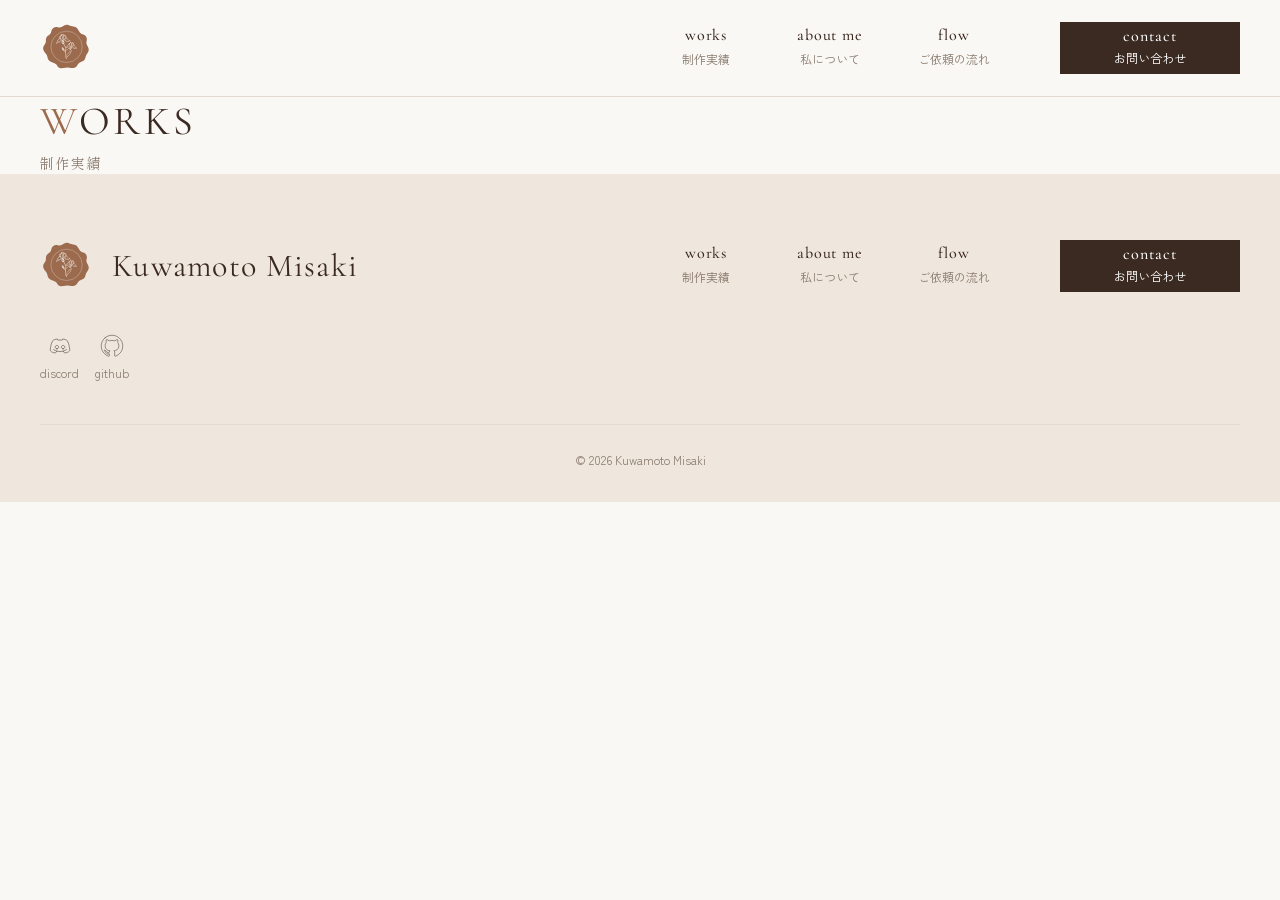
==== public/index.html @ 77e8a98b "フッターを作成、SNSアイコンのファイル名を修正" ====
<!DOCTYPE html>
<!-- ↑ 「このファイルはHTMLで書いてあるよ」とブラウザに伝える合図。必ず1行目に書く -->

<html lang="ja">
<!-- ↑ ページ全体を包む箱。lang="ja" は「日本語のページです」という意味（読み上げソフトや検索エンジンが使う） -->

  <head>
  <!-- ↑ 画面には出ない「ページの設定」を書く場所 -->

    <meta charset="UTF-8">
    <!-- ↑ 文字の種類の指定。これがないと日本語が文字化けすることがある -->

    <meta name="viewport" content="width=device-width, initial-scale=1.0">
    <!-- ↑ スマホで見たときに、画面の幅に合わせて表示する設定 -->

    <title>Kuwamoto Misaki | Webデザイナー</title>
    <!-- ↑ ブラウザのタブに出る名前。検索結果のタイトルにもなる -->

    <meta name="description" content="教室・イベントのチラシやホームページを、デザインから公開までひとりで手がけるWebデザイナー、桑本美咲のポートフォリオサイトです。">
    <!-- ↑ 検索結果のタイトルの下に出る説明文 -->

    <link rel="preconnect" href="https://fonts.googleapis.com">
    <link rel="preconnect" href="https://fonts.gstatic.com" crossorigin>
    <!-- ↑ 「このあとGoogleのフォントを使うから、先に接続の準備をしておいて」という合図。表示が少し速くなる -->

    <link href="https://fonts.googleapis.com/css2?family=Cormorant+Garamond:wght@400;500&family=Shippori+Mincho:wght@400;500&family=Zen+Kaku+Gothic+New:wght@400;500&display=swap" rel="stylesheet">
    <!-- ↑ Figmaで使った3つのフォントを読み込む。wght@400;500 は「Regular と Medium の太さだけ使う」という意味（使う太さだけにすると軽くなる） -->

    <link rel="stylesheet" href="css/style.css">
    <!-- ↑ 自分で書くCSSファイルを読み込む。フォントのあとに書くのがポイント -->
  </head>

  <body>
  <!-- ↑ 画面に表示されるものを書く場所 -->

    <!-- ==================== ヘッダー ==================== -->
    <header class="header">
    <!-- ↑ header は「ページの頭の部分」という意味のタグ -->

      <div class="header__inner inner">
      <!-- ↑ class を2つつけている。header__inner（ヘッダー用の設定）と inner（幅をそろえる共通パーツ） -->

        <a class="header__logo" href="index.html">
        <!-- ↑ ロゴを押すとトップページに戻るリンク -->
          <img src="images/logo-seal.svg" alt="Kuwamoto Misaki トップページへ" width="56" height="56">
          <!-- ↑ alt は画像が見えない人（読み上げソフト）向けの説明。
                 width と height を書いておくと、画像を読み込む前から場所が確保されて、ページがガタッとずれない -->
        </a>

        <nav class="header__nav" aria-label="メインメニュー">
        <!-- ↑ nav は「メニュー」という意味のタグ。aria-label で読み上げソフトに名前を伝える -->

          <ul class="header__list">
          <!-- ↑ メニューの並び（ul = 順番のないリスト） -->
            <li>
              <a class="header__link" href="works.html">
                <span class="header__link-en">works</span>
                <span class="header__link-ja">制作実績</span>
              </a>
            </li>
            <li>
              <a class="header__link" href="about.html">
                <span class="header__link-en">about me</span>
                <span class="header__link-ja">私について</span>
              </a>
            </li>
            <li>
              <a class="header__link" href="contact.html#flow">
              <!-- ↑ #flow は「contact.html の中の flow という場所まで飛ぶ」という意味 -->
                <span class="header__link-en">flow</span>
                <span class="header__link-ja">ご依頼の流れ</span>
              </a>
            </li>
          </ul>

          <a class="header__contact" href="contact.html">
          <!-- ↑ お問い合わせボタン -->
            <span class="header__contact-en">contact</span>
            <span class="header__contact-ja">お問い合わせ</span>
          </a>

        </nav>
      </div>
    </header>

    <div class="inner">
    <!-- ↑ 中身の幅をそろえる箱 -->

      <h2 class="section-title">
      <!-- ↑ セクションの見出し。h2 は「ページの中の大きな見出し」という意味 -->
        <span class="section-title__en">WORKS</span>
        <span class="section-title__ja">制作実績</span>
      </h2>

    </div>

        <!-- ==================== フッター ==================== -->
    <footer class="footer">
    <!-- ↑ footer は「ページの終わりの部分」という意味のタグ -->

      <div class="footer__inner inner">

        <!-- ----- 上の段：ロゴと名前／メニュー ----- -->
        <div class="footer__top">

          <a class="footer__brand" href="index.html">
            <img src="images/logo-seal.svg" alt="" width="56" height="56">
            <!-- ↑ alt="" （空っぽ）にしているのは、すぐ横に名前の文字があるから。
                   読み上げソフトが「ロゴ、Kuwamoto Misaki」と2回読まないようにするため -->
            <span class="footer__name">Kuwamoto Misaki</span>
          </a>

          <nav class="header__nav" aria-label="フッターメニュー">
          <!-- ↑ ヘッダーのメニューとまったく同じ見た目なので、ヘッダー用の class を使い回す -->
            <ul class="header__list">
              <li>
                <a class="header__link" href="works.html">
                  <span class="header__link-en">works</span>
                  <span class="header__link-ja">制作実績</span>
                </a>
              </li>
              <li>
                <a class="header__link" href="about.html">
                  <span class="header__link-en">about me</span>
                  <span class="header__link-ja">私について</span>
                </a>
              </li>
              <li>
                <a class="header__link" href="contact.html#flow">
                  <span class="header__link-en">flow</span>
                  <span class="header__link-ja">ご依頼の流れ</span>
                </a>
              </li>
            </ul>
            <a class="header__contact" href="contact.html">
              <span class="header__contact-en">contact</span>
              <span class="header__contact-ja">お問い合わせ</span>
            </a>
          </nav>

        </div>

        <!-- ----- SNSのリンク ----- -->
        <ul class="footer__sns">
          <li>
            <a class="footer__sns-link" href="#" target="_blank" rel="noopener noreferrer">
            <!-- ↑ href="#" は仮。あとで自分の Discord のURLに変える
                   target="_blank" … 新しいタブで開く
                   rel="noopener noreferrer" … 🔒セキュリティ対策（下で説明） -->
              <img src="images/icon-discord.svg" alt="" width="24" height="24">
              <span>discord</span>
            </a>
          </li>
          <li>
            <a class="footer__sns-link" href="#" target="_blank" rel="noopener noreferrer">
              <img src="images/icon-github.svg" alt="" width="24" height="24">
              <span>github</span>
            </a>
          </li>
        </ul>

        <!-- ----- コピーライト ----- -->
        <small class="footer__copy">&copy; 2026 Kuwamoto Misaki</small>
        <!-- ↑ small は「注意書き・著作権表示」に使うタグ。&copy; は © マークを表す書き方 -->

      </div>
    </footer>

    <script src="js/main.js" defer></script>
    <!-- ↑ JavaScriptファイルを読み込む。defer は「HTMLを全部読み終わってから動かしてね」という意味 -->
  </body>

</html>
---- public/css/style.css ----
@charset "UTF-8";
/* ↑ 「このCSSファイルは日本語も使うよ」という合図。必ず1行目に書く */


/* ==================================================
   1. 色とフォントのルール（Figmaのスタイルをここに写す）
   ================================================== */

:root {
  /* :root は「ページ全体」という意味。ここに書いた値は、どこからでも使える */

  /* ----- 色（Figmaのカラースタイルと同じ） ----- */
  --color-bg: #FAF8F5;        /* base/背景 */
  --color-bg-sub: #EFE7DD;    /* base/背景サブ */
  --color-white: #FFFFFF;     /* base/白 */
  --color-text: #3B2A22;      /* text/メイン */
  --color-text-sub: #8A7A6E;  /* text/サブ */
  --color-accent: #9C6B4E;    /* accent/スタンプ */
  --color-line: #E4DAD0;      /* line/線 */

  /* ----- フォント ----- */
  --font-en: "Cormorant Garamond", serif;       /* 英語の見出し・メニュー */
  --font-mincho: "Shippori Mincho", serif;      /* 日本語の見出し */
  --font-gothic: "Zen Kaku Gothic New", sans-serif; /* 本文・ボタン */
}


/* ==================================================
   2. リセット（ブラウザが勝手につける余白などを消す）
   ================================================== */

*,
*::before,
*::after {
  box-sizing: border-box;
  /* ↑ 幅や高さに、内側の余白（padding）と線（border）を含めて計算する設定。Figmaと同じ考え方になる */
}

body,
h1,
h2,
h3,
p,
ul,
figure {
  margin: 0;
  /* ↑ ブラウザが最初からつけている外側の余白を0にする */
}

ul {
  padding: 0;
  list-style: none;
  /* ↑ リストの「・」と左の余白を消す（メニューなどで使うため） */
}

img {
  display: block;
  max-width: 100%;
  height: auto;
  /* ↑ 画像が箱からはみ出さないようにする。height: auto で縦横の比率を保つ */
}

a {
  color: inherit;
  text-decoration: none;
  /* ↑ リンクの青色と下線を消して、まわりの文字と同じ色にする */
}


/* ==================================================
   3. ページ全体の基本（本文/ふつう のスタイル）
   ================================================== */

body {
  background-color: var(--color-bg);
  color: var(--color-text);
  font-family: var(--font-gothic);
  font-size: 16px;
  line-height: 1.8;
  /* ↑ Figmaの「本文/ふつう」と同じ：Zen Kaku Gothic New・16px・行間180% */
}



/* ==================================================
   4. 共通パーツ（いろんな場所で使い回すもの）
   ================================================== */

/* ----- 中身の幅をそろえる箱 ----- */
.inner {
  max-width: 1240px;
  /* ↑ 中身が広がりすぎないように、最大の幅を決める
       （Figmaの中身の幅1200px ＋ 左右の余白20px×2 = 1240px） */
  margin-inline: auto;
  /* ↑ 左右の外側の余白を自動にする → 画面の真ん中に置かれる */
  padding-inline: 20px;
  /* ↑ 左右の内側の余白。スマホで文字が画面のはしにくっつかないようにする */
}

/* ----- セクションの見出し（WORKS / 制作実績 の形） ----- */
.section-title {
  font-weight: 400;
  /* ↑ h2 は最初から太字になっているので、ふつうの太さに戻す */
}

.section-title__en {
  display: block;
  /* ↑ 1行まるごと使う箱にする（日本語を下の行に出すため） */
  font-family: var(--font-en);
  font-size: 40px;
  line-height: 1.2;
  letter-spacing: 0.08em;
  /* ↑ Figmaの「英/大見出し」と同じ：40px・行間120%・文字の間8% */
}

.section-title__en::first-letter {
  color: var(--color-accent);
  /* ↑ ::first-letter は「最初の1文字だけ」という意味。W・C・A・F が茶色になる */
}

.section-title__ja {
  display: block;
  margin-top: 8px;
  /* ↑ 英語との間を少しあける */
  font-family: var(--font-mincho);
  font-size: 14px;
  line-height: 1.5;
  letter-spacing: 0.1em;
  color: var(--color-text-sub);
  /* ↑ Figmaの「日/英見出しの下」と同じ：14px・行間150%・文字の間10%・text/サブ */
}



/* ==================================================
   5. ヘッダー
   ================================================== */

.header {
  background-color: var(--color-bg);
  border-bottom: 1px solid var(--color-line);
  /* ↑ ヘッダーの下に細い線を引く（Figmaと同じ line/線 の色） */
}

.header__inner {
  display: flex;
  /* ↑ 中のもの（ロゴとメニュー）を横に並べる */
  align-items: center;
  /* ↑ 上下の真ん中にそろえる */
  justify-content: space-between;
  /* ↑ ロゴを左はし、メニューを右はしに置く */
  height: 96px;
}

.header__logo {
  display: block;
  width: 56px;
}

.header__nav {
  display: flex;
  align-items: center;
  gap: 56px;
  /* ↑ メニューとお問い合わせボタンの間かく */
}

.header__list {
  display: flex;
  gap: 24px;
  /* ↑ メニュー同士の間かく（Figmaで決めた24） */
}

.header__link {
  display: flex;
  flex-direction: column;
  /* ↑ 英語と日本語を縦に並べる */
  align-items: center;
  /* ↑ 英語と日本語の真ん中をそろえる */
  width: 100px;
  /* ↑ 3つの幅を同じにして、間かくがそろって見えるようにする（Figmaで決めたW100） */
  transition: opacity 0.3s;
  /* ↑ マウスを乗せたときの変化を、0.3秒かけてふわっとさせる */
}

.header__link-en {
  font-family: var(--font-en);
  font-weight: 500;
  font-size: 16px;
  line-height: 1;
  letter-spacing: 0.06em;
  /* ↑ Figmaの「英/メニュー」：Medium・16px・行間100%・文字の間6% */
}

.header__link-ja {
  margin-top: 6px;
  font-size: 12px;
  line-height: 1.6;
  color: var(--color-text-sub);
  /* ↑ Figmaの「本文/注意書き」：12px・行間160%・text/サブ */
}

.header__contact {
  display: flex;
  flex-direction: column;
  align-items: center;
  justify-content: center;
  /* ↑ 中の文字を、上下・左右とも真ん中に置く */
  width: 180px;
  height: 52px;
  background-color: var(--color-text);
  color: var(--color-white);
  transition: opacity 0.3s;
}

.header__contact-en {
  font-family: var(--font-en);
  font-weight: 500;
  font-size: 16px;
  line-height: 1;
  letter-spacing: 0.06em;
}

.header__contact-ja {
  margin-top: 4px;
  font-size: 12px;
  line-height: 1.6;
}

/* ----- マウスを乗せたとき ----- */
.header__link:hover,
.header__contact:hover {
  opacity: 0.7;
  /* ↑ 少しうすくして「押せるよ」と伝える */
}



/* ==================================================
   6. フッター
   ================================================== */

.footer {
  background-color: var(--color-bg-sub);
  padding-block: 64px 32px;
  /* ↑ padding-block は「上と下の内側の余白」。上64px・下32px */
}

.footer__top {
  display: flex;
  align-items: center;
  justify-content: space-between;
  /* ↑ ロゴと名前を左、メニューを右に置く */
}

.footer__brand {
  display: flex;
  align-items: center;
  gap: 16px;
  /* ↑ ロゴと名前を横に並べて、間を16pxあける */
}

.footer__brand img {
  width: 56px;
}

.footer__name {
  font-family: var(--font-en);
  font-size: 32px;
  line-height: 1.2;
  letter-spacing: 0.04em;
  /* ↑ Figmaの「英/名前」：32px・行間120%・文字の間4% */
}

.footer__sns {
  display: flex;
  gap: 16px;
  margin-top: 40px;
}

.footer__sns-link {
  display: flex;
  flex-direction: column;
  align-items: center;
  gap: 4px;
  /* ↑ マークと文字を縦に並べる */
  font-size: 12px;
  color: var(--color-text-sub);
  transition: opacity 0.3s;
}

.footer__sns-link:hover {
  opacity: 0.7;
}

.footer__copy {
  display: block;
  /* ↑ small は最初は横に並ぶタイプなので、1行まるごと使う箱にする */
  margin-top: 40px;
  padding-top: 24px;
  border-top: 1px solid var(--color-line);
  /* ↑ コピーライトの上に区切りの線を引く */
  text-align: center;
  font-size: 12px;
  color: var(--color-text-sub);
}
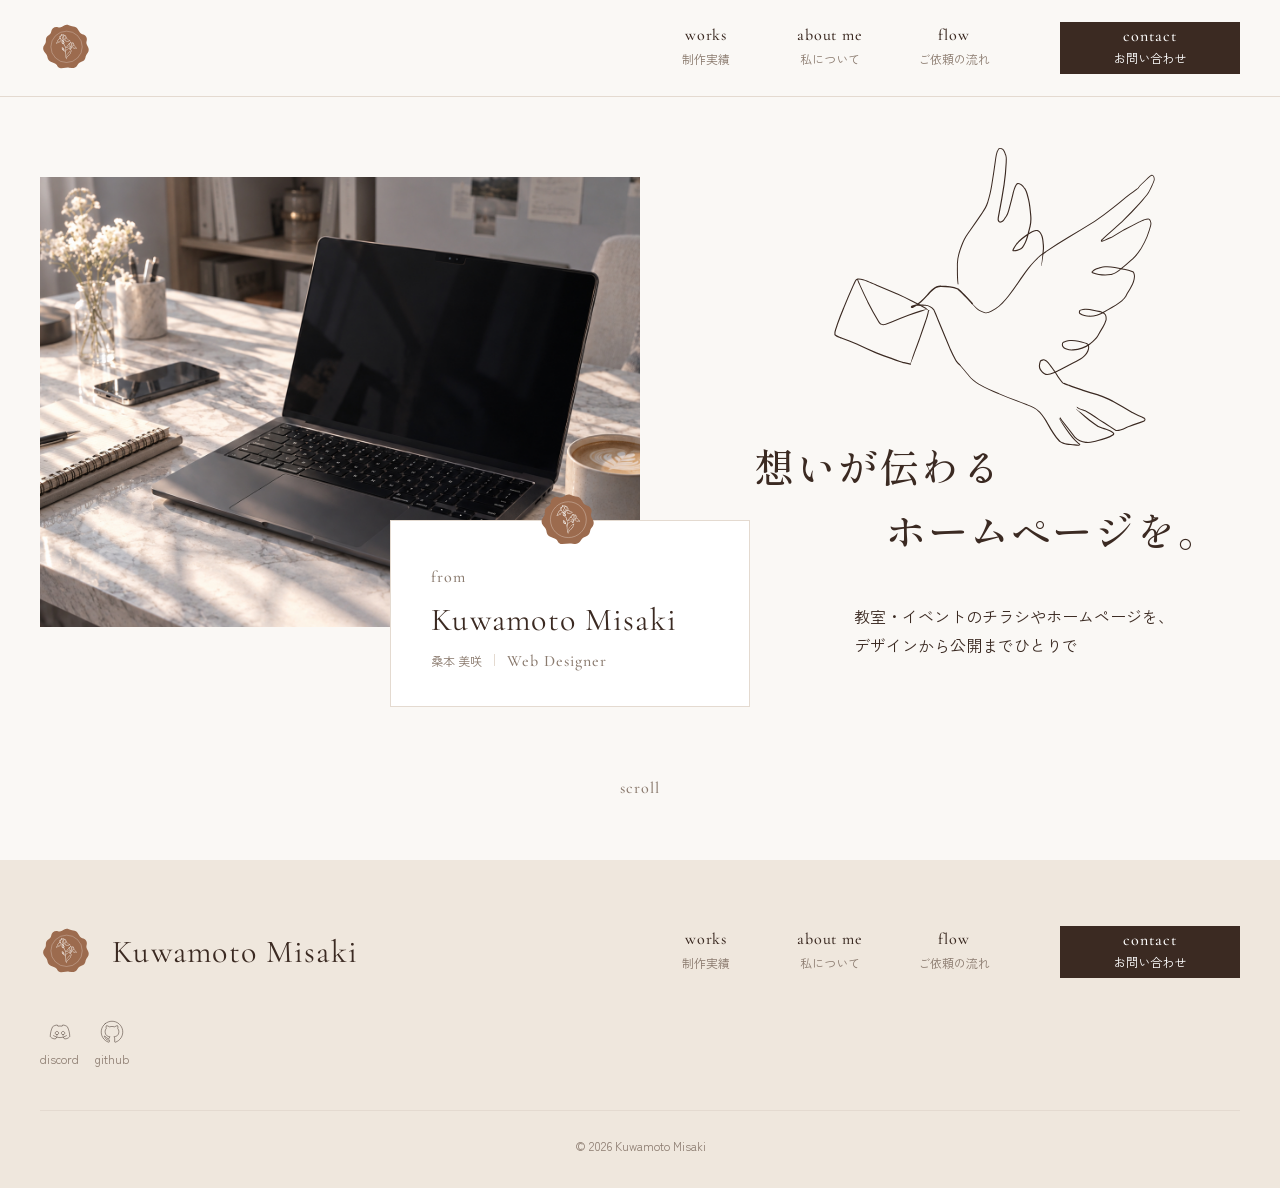
==== commit a4385eb2: "トップページのFVを作成、ヘッダーを固定" ====
--- a/public/index.html
+++ b/public/index.html
@@ -4,8 +4,8 @@
 <html lang="ja">
 <!-- ↑ ページ全体を包む箱。lang="ja" は「日本語のページです」という意味（読み上げソフトや検索エンジンが使う） -->
 
-  <head>
-  <!-- ↑ 画面には出ない「ページの設定」を書く場所 -->
+<head>
+    <!-- ↑ 画面には出ない「ページの設定」を書く場所 -->
 
     <meta charset="UTF-8">
     <!-- ↑ 文字の種類の指定。これがないと日本語が文字化けすることがある -->
@@ -23,151 +23,203 @@
     <link rel="preconnect" href="https://fonts.gstatic.com" crossorigin>
     <!-- ↑ 「このあとGoogleのフォントを使うから、先に接続の準備をしておいて」という合図。表示が少し速くなる -->
 
-    <link href="https://fonts.googleapis.com/css2?family=Cormorant+Garamond:wght@400;500&family=Shippori+Mincho:wght@400;500&family=Zen+Kaku+Gothic+New:wght@400;500&display=swap" rel="stylesheet">
+    <link
+        href="https://fonts.googleapis.com/css2?family=Cormorant+Garamond:wght@400;500&family=Shippori+Mincho:wght@400;500&family=Zen+Kaku+Gothic+New:wght@400;500&display=swap"
+        rel="stylesheet">
     <!-- ↑ Figmaで使った3つのフォントを読み込む。wght@400;500 は「Regular と Medium の太さだけ使う」という意味（使う太さだけにすると軽くなる） -->
 
     <link rel="stylesheet" href="css/style.css">
     <!-- ↑ 自分で書くCSSファイルを読み込む。フォントのあとに書くのがポイント -->
-  </head>
-
-  <body>
-  <!-- ↑ 画面に表示されるものを書く場所 -->
+</head>
+
+<body>
+    <!-- ↑ 画面に表示されるものを書く場所 -->
 
     <!-- ==================== ヘッダー ==================== -->
     <header class="header">
-    <!-- ↑ header は「ページの頭の部分」という意味のタグ -->
-
-      <div class="header__inner inner">
-      <!-- ↑ class を2つつけている。header__inner（ヘッダー用の設定）と inner（幅をそろえる共通パーツ） -->
-
-        <a class="header__logo" href="index.html">
-        <!-- ↑ ロゴを押すとトップページに戻るリンク -->
-          <img src="images/logo-seal.svg" alt="Kuwamoto Misaki トップページへ" width="56" height="56">
-          <!-- ↑ alt は画像が見えない人（読み上げソフト）向けの説明。
+        <!-- ↑ header は「ページの頭の部分」という意味のタグ -->
+
+        <div class="header__inner inner">
+            <!-- ↑ class を2つつけている。header__inner（ヘッダー用の設定）と inner（幅をそろえる共通パーツ） -->
+
+            <a class="header__logo" href="index.html">
+                <!-- ↑ ロゴを押すとトップページに戻るリンク -->
+                <img src="images/logo-seal.svg" alt="Kuwamoto Misaki トップページへ" width="56" height="56">
+                <!-- ↑ alt は画像が見えない人（読み上げソフト）向けの説明。
                  width と height を書いておくと、画像を読み込む前から場所が確保されて、ページがガタッとずれない -->
-        </a>
-
-        <nav class="header__nav" aria-label="メインメニュー">
-        <!-- ↑ nav は「メニュー」という意味のタグ。aria-label で読み上げソフトに名前を伝える -->
-
-          <ul class="header__list">
-          <!-- ↑ メニューの並び（ul = 順番のないリスト） -->
-            <li>
-              <a class="header__link" href="works.html">
-                <span class="header__link-en">works</span>
-                <span class="header__link-ja">制作実績</span>
-              </a>
-            </li>
-            <li>
-              <a class="header__link" href="about.html">
-                <span class="header__link-en">about me</span>
-                <span class="header__link-ja">私について</span>
-              </a>
-            </li>
-            <li>
-              <a class="header__link" href="contact.html#flow">
-              <!-- ↑ #flow は「contact.html の中の flow という場所まで飛ぶ」という意味 -->
-                <span class="header__link-en">flow</span>
-                <span class="header__link-ja">ご依頼の流れ</span>
-              </a>
-            </li>
-          </ul>
-
-          <a class="header__contact" href="contact.html">
-          <!-- ↑ お問い合わせボタン -->
-            <span class="header__contact-en">contact</span>
-            <span class="header__contact-ja">お問い合わせ</span>
-          </a>
-
-        </nav>
-      </div>
+            </a>
+
+            <nav class="header__nav" aria-label="メインメニュー">
+                <!-- ↑ nav は「メニュー」という意味のタグ。aria-label で読み上げソフトに名前を伝える -->
+
+                <ul class="header__list">
+                    <!-- ↑ メニューの並び（ul = 順番のないリスト） -->
+                    <li>
+                        <a class="header__link" href="works.html">
+                            <span class="header__link-en">works</span>
+                            <span class="header__link-ja">制作実績</span>
+                        </a>
+                    </li>
+                    <li>
+                        <a class="header__link" href="about.html">
+                            <span class="header__link-en">about me</span>
+                            <span class="header__link-ja">私について</span>
+                        </a>
+                    </li>
+                    <li>
+                        <a class="header__link" href="contact.html#flow">
+                            <!-- ↑ #flow は「contact.html の中の flow という場所まで飛ぶ」という意味 -->
+                            <span class="header__link-en">flow</span>
+                            <span class="header__link-ja">ご依頼の流れ</span>
+                        </a>
+                    </li>
+                </ul>
+
+                <a class="header__contact" href="contact.html">
+                    <!-- ↑ お問い合わせボタン -->
+                    <span class="header__contact-en">contact</span>
+                    <span class="header__contact-ja">お問い合わせ</span>
+                </a>
+
+            </nav>
+        </div>
     </header>
 
-    <div class="inner">
-    <!-- ↑ 中身の幅をそろえる箱 -->
-
-      <h2 class="section-title">
-      <!-- ↑ セクションの見出し。h2 は「ページの中の大きな見出し」という意味 -->
-        <span class="section-title__en">WORKS</span>
-        <span class="section-title__ja">制作実績</span>
-      </h2>
-
-    </div>
-
-        <!-- ==================== フッター ==================== -->
+    <!-- ==================== メイン（ページの中身） ==================== -->
+    <main>
+        <!-- ↑ main は「このページのいちばん大事な中身」という意味のタグ。1ページに1つだけ -->
+
+        <!-- ========== FV ========== -->
+        <section class="fv">
+            <!-- ↑ section は「ひとまとまりの区切り」という意味のタグ -->
+
+            <div class="fv__inner inner">
+
+                <!-- ----- 左：写真と手紙のカード ----- -->
+                <div class="fv__photo-wrap">
+                    <!-- ↑ 写真とカードをまとめる箱。カードの位置の基準になる -->
+
+                    <img class="fv__photo" src="images/fv-photo.jpg" alt="ノートパソコンとコーヒーが置かれた作業机" width="690" height="448"
+                        fetchpriority="high">
+                    <!-- ↑ fetchpriority="high" は「この画像を最初に読み込んでね」というお願い。FVの写真はいちばん先に見えるので -->
+
+                    <div class="fv__card">
+                        <!-- ↑ 手紙のカード -->
+                        <img class="fv__seal" src="images/logo-seal.svg" alt="" width="64" height="64">
+                        <!-- ↑ カードの上のシーリング。飾りなので alt は空っぽ -->
+                        <p class="fv__card-from">from</p>
+                        <p class="fv__card-name">Kuwamoto Misaki</p>
+                        <p class="fv__card-role">
+                            <span class="fv__card-ja">桑本 美咲</span>
+                            <span class="fv__card-en">Web Designer</span>
+                        </p>
+                    </div>
+
+                </div>
+
+                <!-- ----- 右：鳩の絵・キャッチ・リード文 ----- -->
+                <div class="fv__content">
+
+                    <img class="fv__bird" src="images/illust-bird.svg" alt="" width="447" height="259">
+                    <!-- ↑ 鳩の絵。飾りなので alt は空っぽ。あとで線が描かれる動きをつける -->
+
+                    <h1 class="fv__catch">
+                        <!-- ↑ h1 は「ページでいちばん大事な見出し」。1ページに1つだけ使う -->
+                        <span class="fv__catch-line">想いが伝わる</span>
+                        <span class="fv__catch-line fv__catch-line--indent">ホームページを。</span>
+                        <!-- ↑ --indent は「字下げしたバージョン」という意味の名前。2行目だけ右にずらす -->
+                    </h1>
+
+                    <p class="fv__lead">
+                        教室・イベントのチラシやホームページを、<br>
+                        デザインから公開までひとりで
+                    </p>
+
+                </div>
+
+            </div>
+
+            <p class="fv__scroll">scroll</p>
+            <!-- ↑ 下にスクロールできることを伝える文字 -->
+
+        </section>
+
+    </main>
+
+    <!-- ==================== フッター ==================== -->
     <footer class="footer">
-    <!-- ↑ footer は「ページの終わりの部分」という意味のタグ -->
-
-      <div class="footer__inner inner">
-
-        <!-- ----- 上の段：ロゴと名前／メニュー ----- -->
-        <div class="footer__top">
-
-          <a class="footer__brand" href="index.html">
-            <img src="images/logo-seal.svg" alt="" width="56" height="56">
-            <!-- ↑ alt="" （空っぽ）にしているのは、すぐ横に名前の文字があるから。
+        <!-- ↑ footer は「ページの終わりの部分」という意味のタグ -->
+
+        <div class="footer__inner inner">
+
+            <!-- ----- 上の段：ロゴと名前／メニュー ----- -->
+            <div class="footer__top">
+
+                <a class="footer__brand" href="index.html">
+                    <img src="images/logo-seal.svg" alt="" width="56" height="56">
+                    <!-- ↑ alt="" （空っぽ）にしているのは、すぐ横に名前の文字があるから。
                    読み上げソフトが「ロゴ、Kuwamoto Misaki」と2回読まないようにするため -->
-            <span class="footer__name">Kuwamoto Misaki</span>
-          </a>
-
-          <nav class="header__nav" aria-label="フッターメニュー">
-          <!-- ↑ ヘッダーのメニューとまったく同じ見た目なので、ヘッダー用の class を使い回す -->
-            <ul class="header__list">
-              <li>
-                <a class="header__link" href="works.html">
-                  <span class="header__link-en">works</span>
-                  <span class="header__link-ja">制作実績</span>
+                    <span class="footer__name">Kuwamoto Misaki</span>
                 </a>
-              </li>
-              <li>
-                <a class="header__link" href="about.html">
-                  <span class="header__link-en">about me</span>
-                  <span class="header__link-ja">私について</span>
-                </a>
-              </li>
-              <li>
-                <a class="header__link" href="contact.html#flow">
-                  <span class="header__link-en">flow</span>
-                  <span class="header__link-ja">ご依頼の流れ</span>
-                </a>
-              </li>
-            </ul>
-            <a class="header__contact" href="contact.html">
-              <span class="header__contact-en">contact</span>
-              <span class="header__contact-ja">お問い合わせ</span>
-            </a>
-          </nav>
-
-        </div>
-
-        <!-- ----- SNSのリンク ----- -->
-        <ul class="footer__sns">
-          <li>
-            <a class="footer__sns-link" href="#" target="_blank" rel="noopener noreferrer">
-            <!-- ↑ href="#" は仮。あとで自分の Discord のURLに変える
+
+                <nav class="header__nav" aria-label="フッターメニュー">
+                    <!-- ↑ ヘッダーのメニューとまったく同じ見た目なので、ヘッダー用の class を使い回す -->
+                    <ul class="header__list">
+                        <li>
+                            <a class="header__link" href="works.html">
+                                <span class="header__link-en">works</span>
+                                <span class="header__link-ja">制作実績</span>
+                            </a>
+                        </li>
+                        <li>
+                            <a class="header__link" href="about.html">
+                                <span class="header__link-en">about me</span>
+                                <span class="header__link-ja">私について</span>
+                            </a>
+                        </li>
+                        <li>
+                            <a class="header__link" href="contact.html#flow">
+                                <span class="header__link-en">flow</span>
+                                <span class="header__link-ja">ご依頼の流れ</span>
+                            </a>
+                        </li>
+                    </ul>
+                    <a class="header__contact" href="contact.html">
+                        <span class="header__contact-en">contact</span>
+                        <span class="header__contact-ja">お問い合わせ</span>
+                    </a>
+                </nav>
+
+            </div>
+
+            <!-- ----- SNSのリンク ----- -->
+            <ul class="footer__sns">
+                <li>
+                    <a class="footer__sns-link" href="#" target="_blank" rel="noopener noreferrer">
+                        <!-- ↑ href="#" は仮。あとで自分の Discord のURLに変える
                    target="_blank" … 新しいタブで開く
                    rel="noopener noreferrer" … 🔒セキュリティ対策（下で説明） -->
-              <img src="images/icon-discord.svg" alt="" width="24" height="24">
-              <span>discord</span>
-            </a>
-          </li>
-          <li>
-            <a class="footer__sns-link" href="#" target="_blank" rel="noopener noreferrer">
-              <img src="images/icon-github.svg" alt="" width="24" height="24">
-              <span>github</span>
-            </a>
-          </li>
-        </ul>
-
-        <!-- ----- コピーライト ----- -->
-        <small class="footer__copy">&copy; 2026 Kuwamoto Misaki</small>
-        <!-- ↑ small は「注意書き・著作権表示」に使うタグ。&copy; は © マークを表す書き方 -->
-
-      </div>
+                        <img src="images/icon-discord.svg" alt="" width="24" height="24">
+                        <span>discord</span>
+                    </a>
+                </li>
+                <li>
+                    <a class="footer__sns-link" href="#" target="_blank" rel="noopener noreferrer">
+                        <img src="images/icon-github.svg" alt="" width="24" height="24">
+                        <span>github</span>
+                    </a>
+                </li>
+            </ul>
+
+            <!-- ----- コピーライト ----- -->
+            <small class="footer__copy">&copy; 2026 Kuwamoto Misaki</small>
+            <!-- ↑ small は「注意書き・著作権表示」に使うタグ。&copy; は © マークを表す書き方 -->
+
+        </div>
     </footer>
 
     <script src="js/main.js" defer></script>
     <!-- ↑ JavaScriptファイルを読み込む。defer は「HTMLを全部読み終わってから動かしてね」という意味 -->
-  </body>
+</body>
 
 </html>
--- a/public/css/style.css
+++ b/public/css/style.css
@@ -302,4 +302,162 @@
   text-align: center;
   font-size: 12px;
   color: var(--color-text-sub);
+}
+
+
+
+/* ==================================================
+   7. トップページ：FV
+   ================================================== */
+
+.fv {
+  padding-block: 80px 64px;
+  /* ↑ ヘッダーとの間（上）とWORKSとの間（下）の余白 */
+}
+
+.fv__inner {
+  display: grid;
+  /* ↑ grid は「表のように、列（たて）と行（よこ）で場所を決める」並べ方 */
+  grid-template-columns: 600px minmax(0, 1fr);
+  /* ↑ 1fr → minmax(0, 1fr) に変更。
+ 「右の列は、中身が大きくても広がらずに、残りの幅のままでいてね」という意味 */
+  column-gap: 64px;
+  /* ↑ 左と右の列の間かく */
+}
+
+/* ----- 左：写真とカード ----- */
+.fv__photo-wrap {
+  position: relative;
+  /* ↑ 「この箱を基準にして、中のもの（カード）の位置を決めるよ」という合図 */
+  align-self: start;
+  /* ↑ 箱の高さを右側に合わせて伸ばさず、中身（写真）の高さのままにする */
+}
+
+.fv__photo {
+  width: 100%;
+  aspect-ratio: 690 / 518;
+  /* ↑ 縦と横の比率を固定する */
+  object-fit: cover;
+  /* ↑ 比率がちがう写真でも、ゆがまないように切り取って箱いっぱいに表示する */
+}
+
+.fv__card {
+  position: absolute;
+  /* ↑ 基準の箱（fv__photo-wrap）の中で、自由な場所に置く。Figmaの「絶対位置」と同じ */
+  right: -110px;
+  bottom: -80px;
+  /* ↑ 写真の右下から、右に110px・下に80px はみ出した場所に置く */
+  width: 360px;
+  padding: 48px 40px 36px;
+  background-color: var(--color-white);
+  border: 1px solid var(--color-line);
+}
+
+.fv__seal {
+  position: absolute;
+  top: -32px;
+  /* ↑ カードの上のふちから、半分はみ出す（シーリングの高さ64pxの半分） */
+  left: 50%;
+  transform: translateX(-50%);
+  /* ↑ left: 50% でカードの真ん中に左はしを置き、translateX(-50%) で自分の幅の半分だけ左に戻す → ぴったり真ん中になる */
+  width: 64px;
+}
+
+.fv__card-from {
+  font-family: var(--font-en);
+  font-weight: 500;
+  font-size: 16px;
+  line-height: 1;
+  letter-spacing: 0.06em;
+  color: var(--color-text-sub);
+}
+
+.fv__card-name {
+  margin-top: 16px;
+  font-family: var(--font-en);
+  font-size: 32px;
+  line-height: 1.2;
+  letter-spacing: 0.04em;
+}
+
+.fv__card-role {
+  display: flex;
+  align-items: center;
+  margin-top: 12px;
+  color: var(--color-text-sub);
+}
+
+.fv__card-ja {
+  font-size: 12px;
+  line-height: 1.6;
+}
+
+.fv__card-en {
+  font-family: var(--font-en);
+  font-weight: 500;
+  font-size: 16px;
+  line-height: 1;
+  letter-spacing: 0.06em;
+}
+
+.fv__card-en::before {
+  content: "";
+  /* ↑ ::before は「中身の前に飾りを足す」書き方。content: "" は「文字は入れない」という意味 */
+  display: inline-block;
+  width: 1px;
+  height: 12px;
+  margin-inline: 12px;
+  background-color: var(--color-line);
+  /* ↑ 名前と肩書きの間の「｜」の線を、CSSで描いている */
+}
+
+/* ----- 右：鳩・キャッチ・リード文 ----- */
+.fv__bird {
+  width: 100%;
+translate: 20px -60px;
+  /* ↑ 「横に20px、縦に-60px」動かす
+       1つ目の数字：プラスで右、マイナスで左
+       2つ目の数字：プラスで下、マイナスで上 */
+  scale: 1.2;
+  /* ↑ 見た目だけ1.2倍に大きくする（1 がそのままの大きさ、1.5 なら1.5倍） */
+}
+
+.fv__catch {
+  margin-top: -100px;
+  font-family: var(--font-mincho);
+  font-weight: 500;
+  font-size: 40px;
+  line-height: 1.6;
+  margin-left: 50px;
+  letter-spacing: 0.04em;
+  /* ↑ Figmaの「日/キャッチ」：Medium・40px・行間160%・文字の間4% */
+}
+
+.fv__catch-line {
+  display: block;
+  /* ↑ 1行ずつ、まるごと使う箱にする */
+  white-space: nowrap;
+  /* ↑ この行は途中で折り返さない */
+}
+
+.fv__catch-line--indent {
+  padding-left: 3.3em;
+  /* ↑ 2行目だけ右にずらす。em は文字の大きさの何倍か（40px × 3.3 = 約132px） */
+}
+
+.fv__lead {
+  margin-top: 40px;
+  padding-left: 150px;
+}
+
+/* ----- scroll ----- */
+.fv__scroll {
+  margin-top: 120px;
+  font-family: var(--font-en);
+  font-weight: 500;
+  font-size: 16px;
+  line-height: 1;
+  letter-spacing: 0.06em;
+  color: var(--color-text-sub);
+  text-align: center;
 }
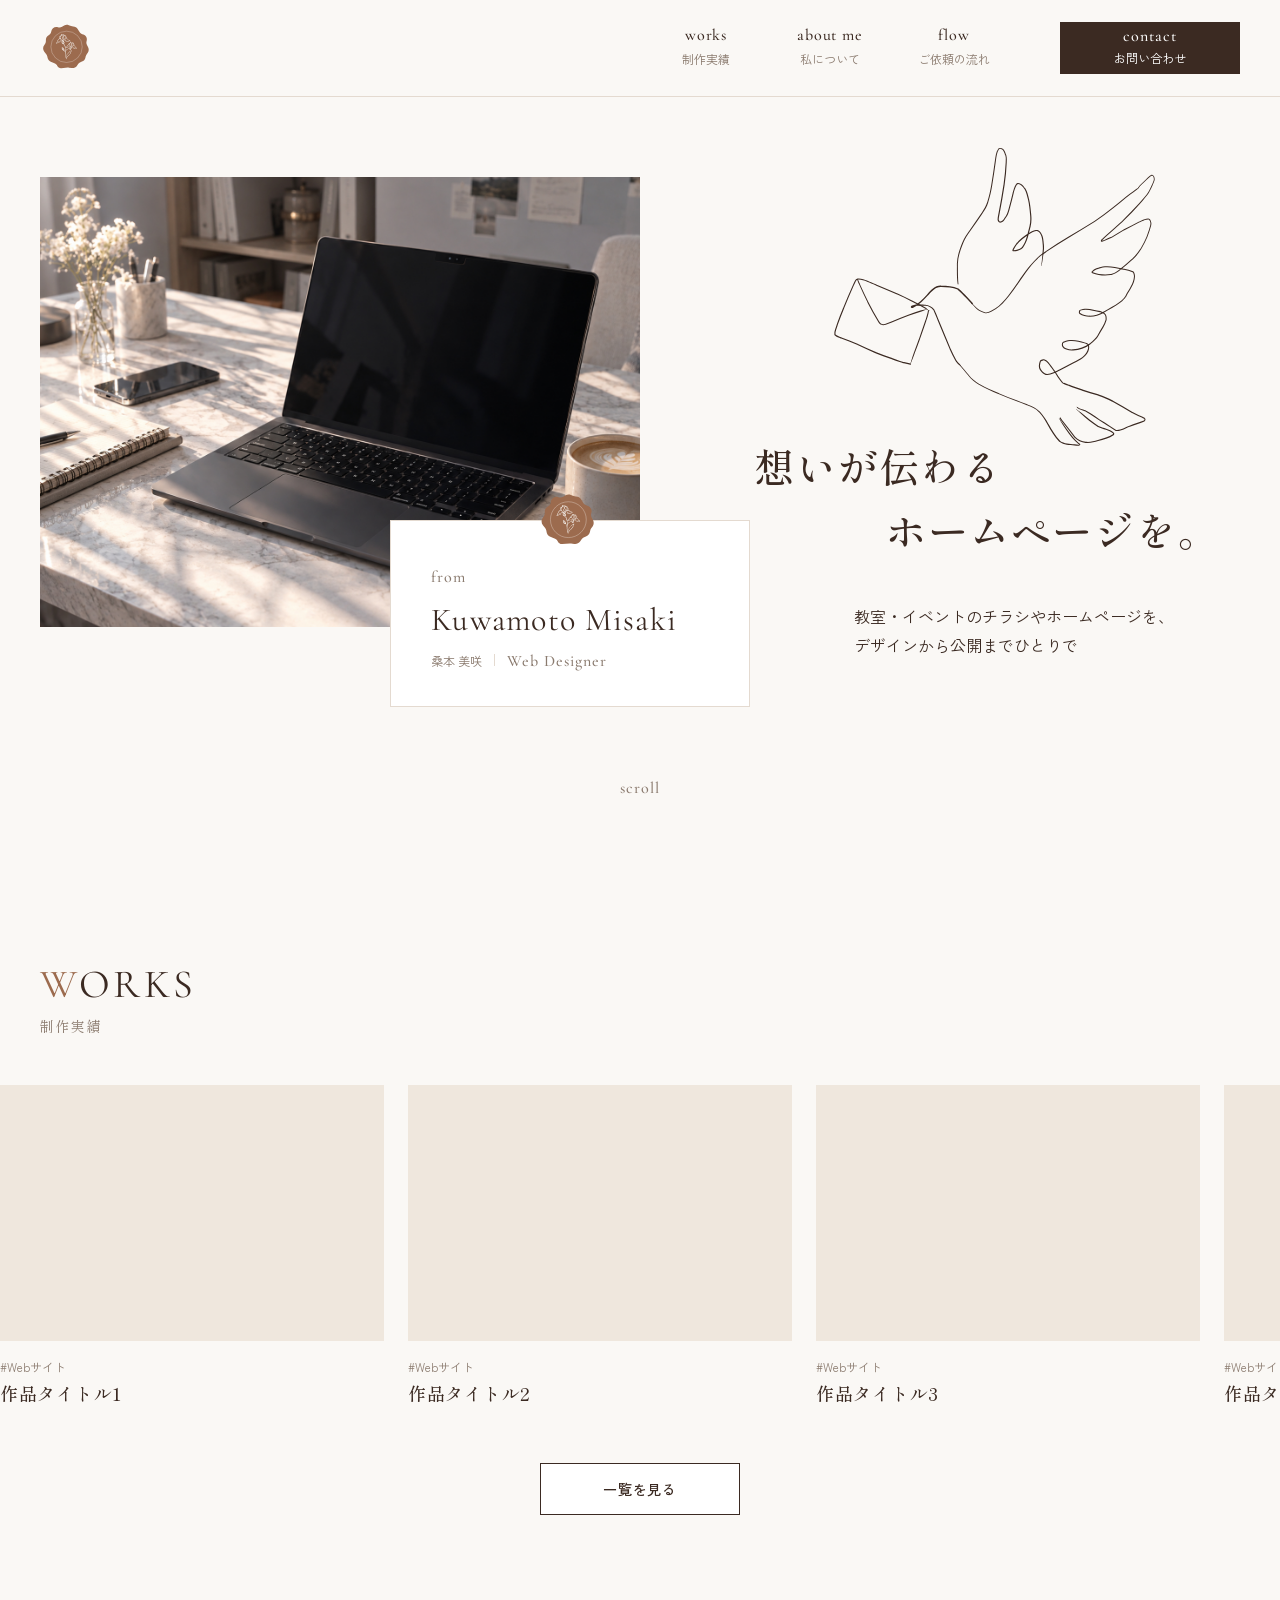
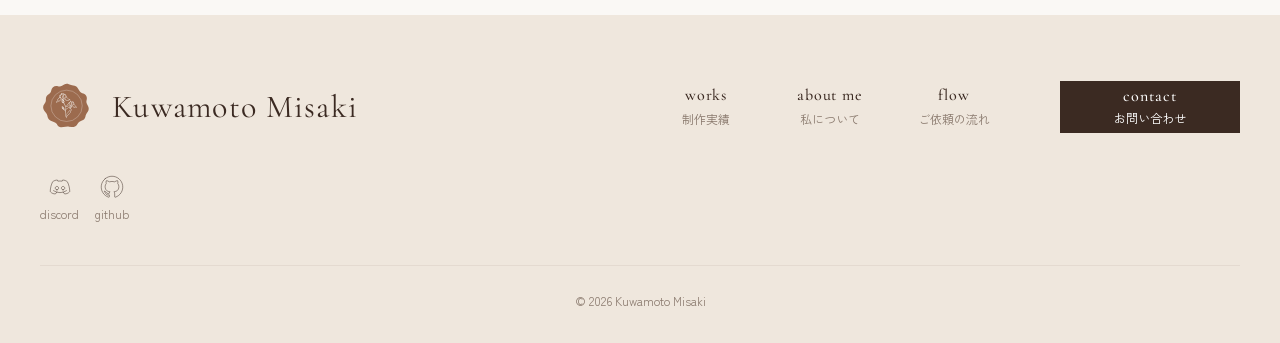
==== commit cf4d75b1: "WORKSのカードを無限ループで流れるように作成、共通のボタンとセクション余白を追加" ====
--- a/public/index.html
+++ b/public/index.html
@@ -143,6 +143,75 @@
             <!-- ↑ 下にスクロールできることを伝える文字 -->
 
         </section>
+
+              <!-- ========== WORKS ========== -->
+      <section class="works section" id="works">
+      <!-- ↑ id="works" は、このセクションにつけた名札。あとでリンクで飛ぶときに使う -->
+
+                <div class="inner">
+          <h2 class="section-title">
+            <span class="section-title__en">WORKS</span>
+            <span class="section-title__ja">制作実績</span>
+          </h2>
+        </div>
+
+        <div class="works__slider">
+        <!-- ↑ カードが流れる「窓」 -->
+          <ul class="works__list">
+
+            <li>
+              <a class="work-card" href="work-detail.html">
+                <div class="work-card__thumb"></div>
+                <p class="work-card__tag">#Webサイト</p>
+                <h3 class="work-card__title">作品タイトル1</h3>
+              </a>
+            </li>
+            <li>
+              <a class="work-card" href="work-detail.html">
+                <div class="work-card__thumb"></div>
+                <p class="work-card__tag">#Webサイト</p>
+                <h3 class="work-card__title">作品タイトル2</h3>
+              </a>
+            </li>
+            <li>
+              <a class="work-card" href="work-detail.html">
+                <div class="work-card__thumb"></div>
+                <p class="work-card__tag">#Webサイト</p>
+                <h3 class="work-card__title">作品タイトル3</h3>
+              </a>
+            </li>
+            <li>
+              <a class="work-card" href="work-detail.html">
+                <div class="work-card__thumb"></div>
+                <p class="work-card__tag">#Webサイト</p>
+                <h3 class="work-card__title">作品タイトル4</h3>
+              </a>
+            </li>
+            <li>
+              <a class="work-card" href="work-detail.html">
+                <div class="work-card__thumb"></div>
+                <p class="work-card__tag">#Webサイト</p>
+                <h3 class="work-card__title">作品タイトル5</h3>
+              </a>
+            </li>
+            <li>
+              <a class="work-card" href="work-detail.html">
+                <div class="work-card__thumb"></div>
+                <p class="work-card__tag">#Webサイト</p>
+                <h3 class="work-card__title">作品タイトル6</h3>
+              </a>
+            </li>
+
+          </ul>
+        </div>
+
+        <div class="works__btn-wrap">
+          <a class="btn btn--sub" href="works.html">一覧を見る</a>
+        </div>
+
+        </ul>
+
+      </section>
 
     </main>
 
--- a/public/css/style.css
+++ b/public/css/style.css
@@ -128,6 +128,47 @@
   letter-spacing: 0.1em;
   color: var(--color-text-sub);
   /* ↑ Figmaの「日/英見出しの下」と同じ：14px・行間150%・文字の間10%・text/サブ */
+}
+
+
+/* ----- セクションの上下の余白 ----- */
+.section {
+  padding-block: 100px;
+  /* ↑ どのセクションも上下100pxの余白にそろえる（Figmaでそろえた余白） */
+}
+
+/* ----- ボタン ----- */
+.btn {
+  display: inline-flex;
+  align-items: center;
+  justify-content: center;
+  /* ↑ 文字をボタンの真ん中に置く */
+  min-width: 200px;
+  height: 52px;
+  padding-inline: 32px;
+  border: 1px solid var(--color-text);
+  font-size: 14px;
+  font-weight: 500;
+  line-height: 1;
+  letter-spacing: 0.06em;
+  /* ↑ Figmaの「本文/ボタン」：Medium・14px・行間100%・文字の間6% */
+  transition: opacity 0.3s;
+}
+
+.btn:hover {
+  opacity: 0.7;
+}
+
+.btn--sub {
+  background-color: var(--color-white);
+  color: var(--color-text);
+  /* ↑ btn_サブ：白い箱にこげ茶の文字 */
+}
+
+.btn--main {
+  background-color: var(--color-text);
+  color: var(--color-white);
+  /* ↑ btn_メイン：こげ茶の箱に白い文字 */
 }
 
 
@@ -460,4 +501,103 @@
   letter-spacing: 0.06em;
   color: var(--color-text-sub);
   text-align: center;
+}
+
+
+
+/* ==================================================
+   8. トップページ：WORKS
+   ================================================== */
+
+.works__slider {
+  margin-top: 48px;
+  overflow: hidden;
+  /* ↑ 窓からはみ出したカードを隠す */
+}
+
+.works__list {
+  display: flex;
+  gap: 24px;
+  width: max-content;
+  /* ↑ 箱の幅を「中身（カード12枚）がちょうど入る幅」にする */
+  animation: works-loop 40s linear infinite;
+  /* ↑ 下で作る「works-loop」という動きを、40秒かけて、同じ速さで、ずっとくり返す
+       数字を大きくするとゆっくり、小さくすると速くなる */
+}
+
+.works__list > li {
+  flex-shrink: 0;
+  width: 384px;
+}
+
+/* ----- マウスを乗せたら止める ----- */
+.works__slider:hover .works__list,
+.works__slider:focus-within .works__list {
+  animation-play-state: paused;
+  /* ↑ マウスを乗せたとき・Tabキーでカードを選んだときは止める（ゆっくり見られるように） */
+}
+
+/* ----- 流れる動きの中身 ----- */
+@keyframes works-loop {
+  /* ↑ @keyframes は「動きのレシピ」。from（はじめ）から to（おわり）まで変化する */
+  from {
+    transform: translateX(0);
+  }
+  to {
+    transform: translateX(calc(-50% - 12px));
+    /* ↑ 列の幅の半分（＝カード6枚分）だけ左に動かす
+         −12px は、カードとカードのすき間24pxの半分。これがないと、つなぎ目で少しガクッとずれる */
+  }
+}
+
+/* ----- 動きが苦手な人への配慮 ----- */
+@media (prefers-reduced-motion: reduce) {
+  /* ↑ パソコンやスマホの設定で「視差効果を減らす」をオンにしている人には */
+  .works__list {
+    animation: none;
+    /* ↑ 動きを止める */
+  }
+  .works__slider {
+    overflow-x: auto;
+    /* ↑ 代わりに、自分で横にスクロールして見られるようにする */
+  }
+}
+
+.work-card {
+  display: block;
+}
+
+.work-card__thumb {
+  aspect-ratio: 3 / 2;
+  /* ↑ 横3：縦2の比率の箱にする */
+  background-color: var(--color-bg-sub);
+  transition: opacity 0.3s;
+}
+
+.work-card:hover .work-card__thumb {
+  opacity: 0.8;
+  /* ↑ カードにマウスを乗せたら、画像を少しうすくする */
+}
+
+.work-card__tag {
+  margin-top: 16px;
+  font-size: 12px;
+  line-height: 1.6;
+  color: var(--color-text-sub);
+}
+
+.work-card__title {
+  margin-top: 4px;
+  font-family: var(--font-mincho);
+  font-weight: 500;
+  font-size: 18px;
+  line-height: 1.5;
+  letter-spacing: 0.04em;
+  /* ↑ Figmaの「日/小見出し」：Medium・18px・行間150%・文字の間4% */
+}
+
+.works__btn-wrap {
+  margin-top: 56px;
+  text-align: center;
+  /* ↑ ボタンを真ん中に置く */
 }
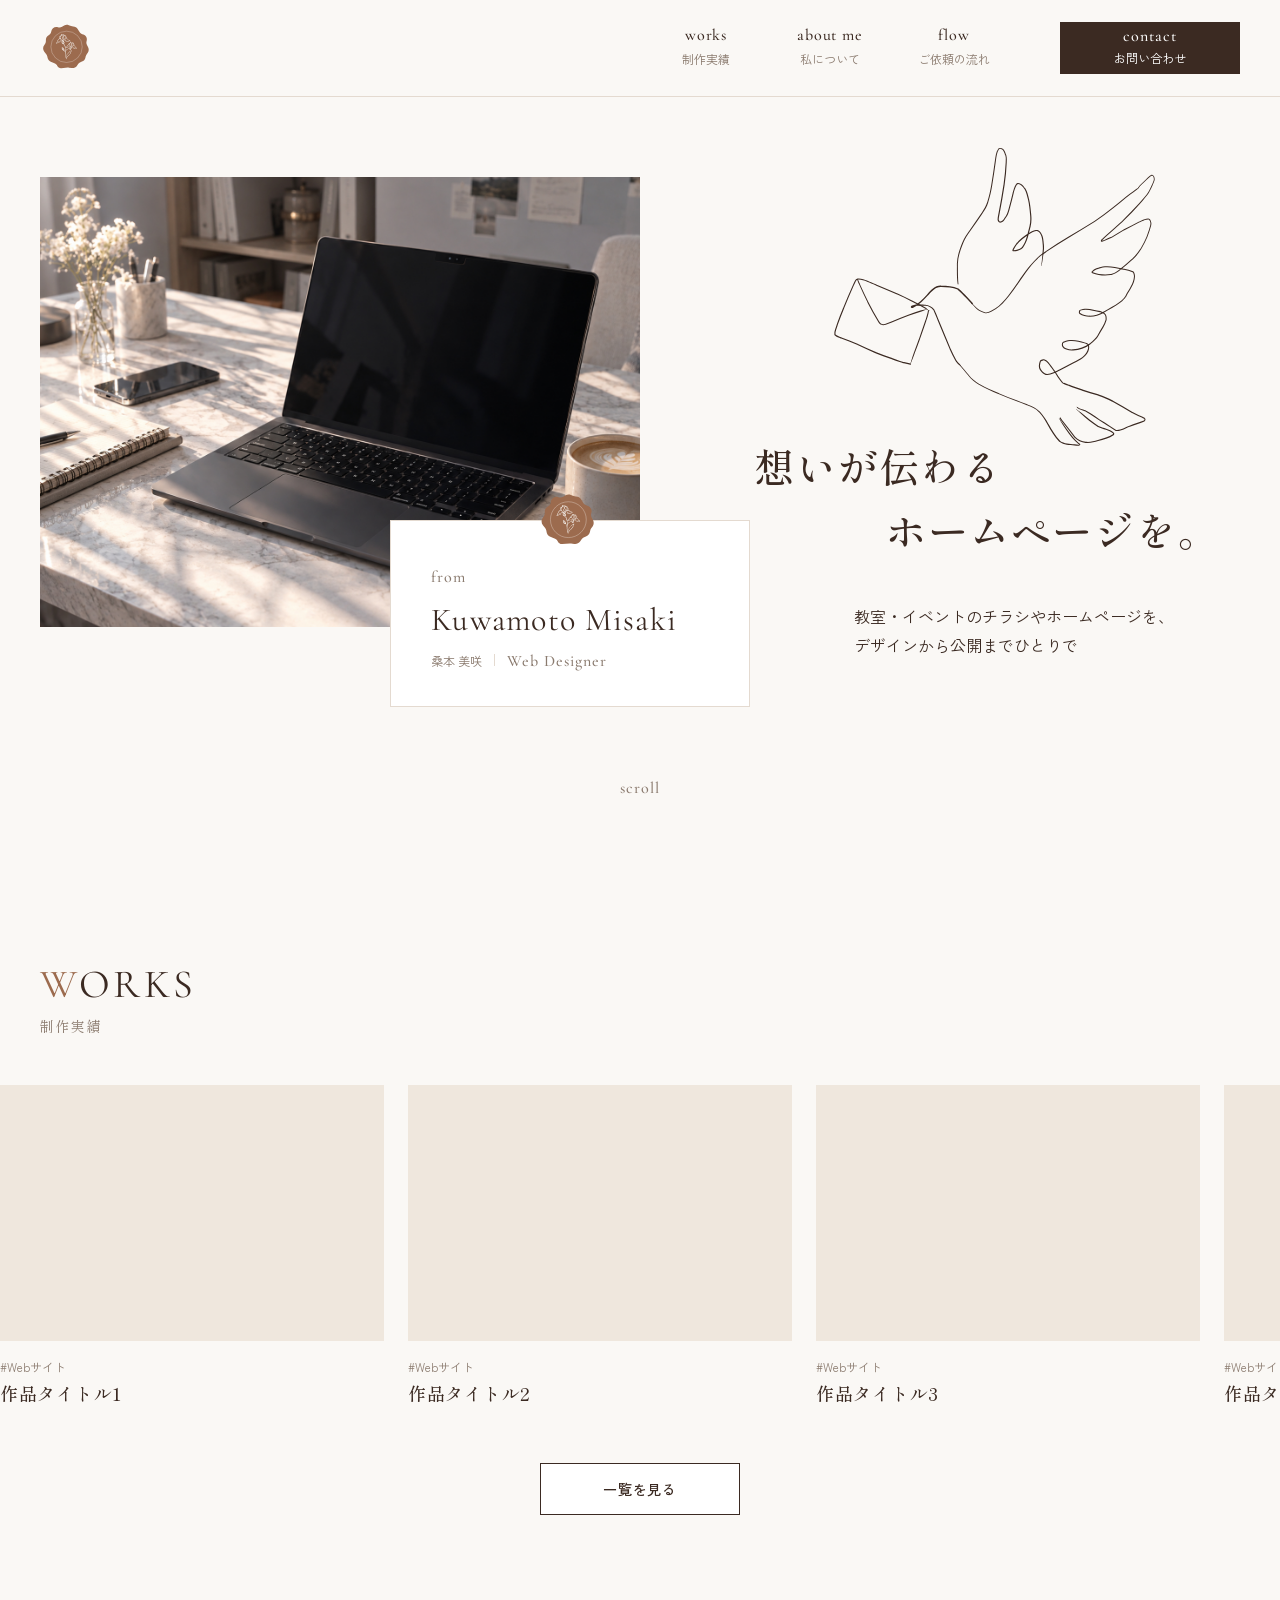
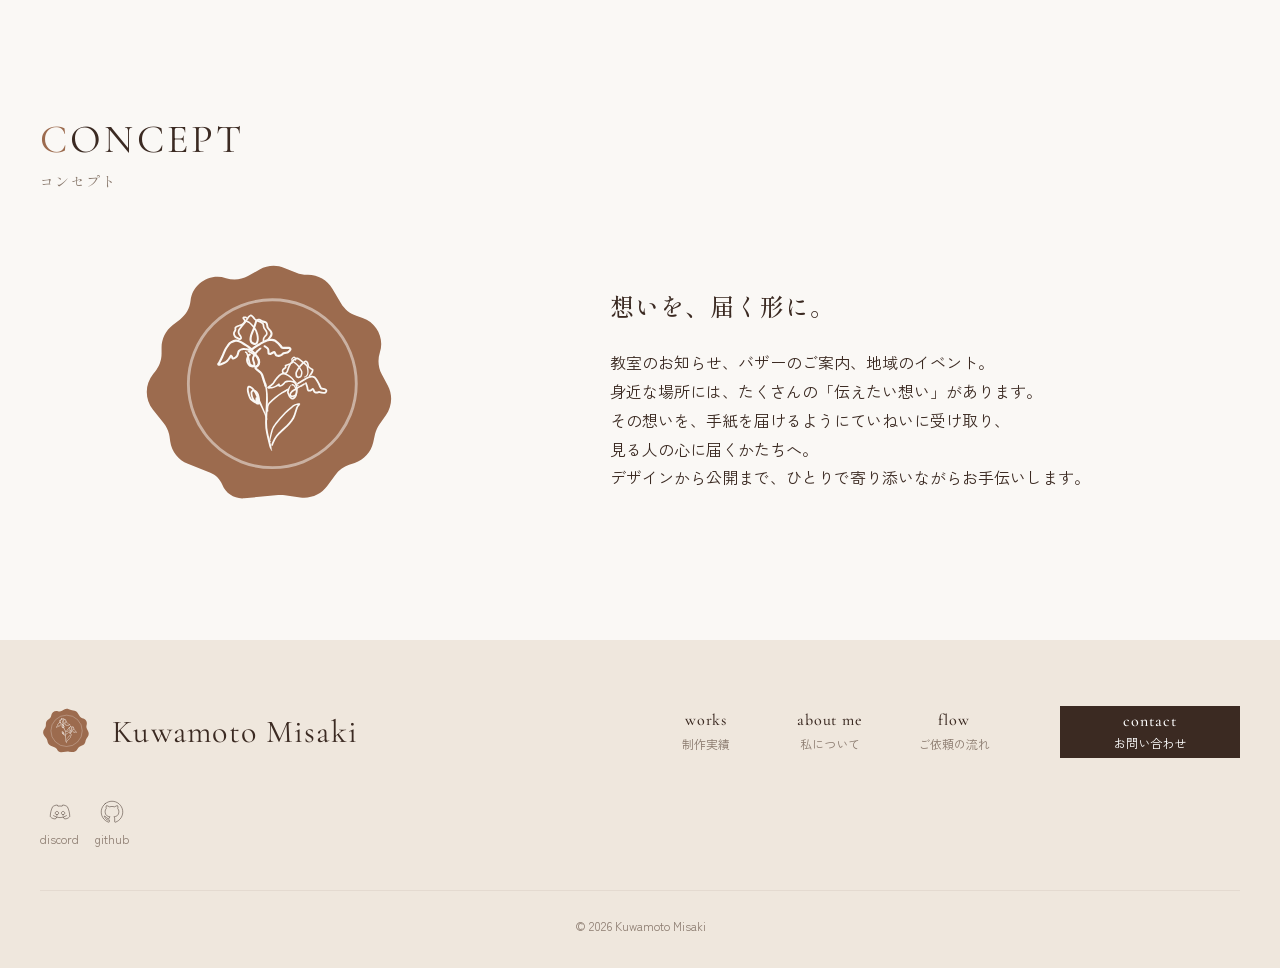
==== commit 4fc9ee21: "CONCEPTセクションを作成" ====
--- a/public/index.html
+++ b/public/index.html
@@ -210,6 +210,40 @@
         </div>
 
         </ul>
+
+      </section>
+
+        <!-- ========== CONCEPT ========== -->
+      <section class="concept section" id="concept">
+
+        <div class="inner">
+
+          <h2 class="section-title">
+            <span class="section-title__en">CONCEPT</span>
+            <span class="section-title__ja">コンセプト</span>
+          </h2>
+
+          <div class="concept__body">
+          <!-- ↑ シーリングと文章を横に並べる箱 -->
+
+            <img class="concept__seal" src="images/logo-seal.svg" alt="" width="300" height="300">
+            <!-- ↑ 大きなシーリング。ロゴと同じ画像を、大きく表示している。飾りなので alt は空っぽ -->
+
+            <div class="concept__text">
+              <h3 class="concept__heading">想いを、届く形に。</h3>
+              <p class="concept__desc">
+                教室のお知らせ、バザーのご案内、地域のイベント。<br>
+                身近な場所には、たくさんの「伝えたい想い」があります。<br>
+                その想いを、手紙を届けるようにていねいに受け取り、<br>
+                見る人の心に届くかたちへ。<br>
+                デザインから公開まで、ひとりで寄り添いながらお手伝いします。
+              </p>
+              <!-- ↑ <br> は「ここで改行する」という合図。Figmaと同じ場所で改行している -->
+            </div>
+
+          </div>
+
+        </div>
 
       </section>
 
--- a/public/css/style.css
+++ b/public/css/style.css
@@ -520,9 +520,9 @@
   gap: 24px;
   width: max-content;
   /* ↑ 箱の幅を「中身（カード12枚）がちょうど入る幅」にする */
-  animation: works-loop 40s linear infinite;
-  /* ↑ 下で作る「works-loop」という動きを、40秒かけて、同じ速さで、ずっとくり返す
-       数字を大きくするとゆっくり、小さくすると速くなる */
+  animation: works-loop 150s linear infinite;
+  /* ↑ 下で作る「works-loop」という動きを、150秒かけて、同じ速さで、ずっとくり返す
+    数字を大きくするとゆっくり、小さくすると速くなる */
 }
 
 .works__list > li {
@@ -600,4 +600,44 @@
   margin-top: 56px;
   text-align: center;
   /* ↑ ボタンを真ん中に置く */
+}
+
+
+
+/* ==================================================
+   9. トップページ：CONCEPT
+   ================================================== */
+
+.concept__body {
+  display: flex;
+  align-items: center;
+  /* ↑ シーリングと文章を、上下の真ん中でそろえる */
+  justify-content: center;
+  /* ↑ シーリングと文章のまとまりを、左右の真ん中に置く
+       （Figmaで「右側があいて左に寄って見える」と話したところを、ここで解決） */
+  gap: 120px;
+  /* ↑ シーリングと文章の間かく */
+  margin-top: 48px;
+}
+
+.concept__seal {
+  flex-shrink: 0;
+  /* ↑ 画面がせまくなっても、シーリングを縮ませない */
+  width: 300px;
+  translate: -60px 0;
+  /* ↑ 見た目だけ左に60px動かす（文章の位置は変わらない） */
+}
+
+.concept__heading {
+  font-family: var(--font-mincho);
+  font-weight: 500;
+  font-size: 24px;
+  line-height: 1.5;
+  letter-spacing: 0.04em;
+  /* ↑ Figmaの「日/見出し」：Medium・24px・行間150%・文字の間4% */
+}
+
+.concept__desc {
+  margin-top: 24px;
+  /* ↑ 文字の大きさや行間は、body に書いた「本文/ふつう」がそのまま効くので書かなくてOK */
 }
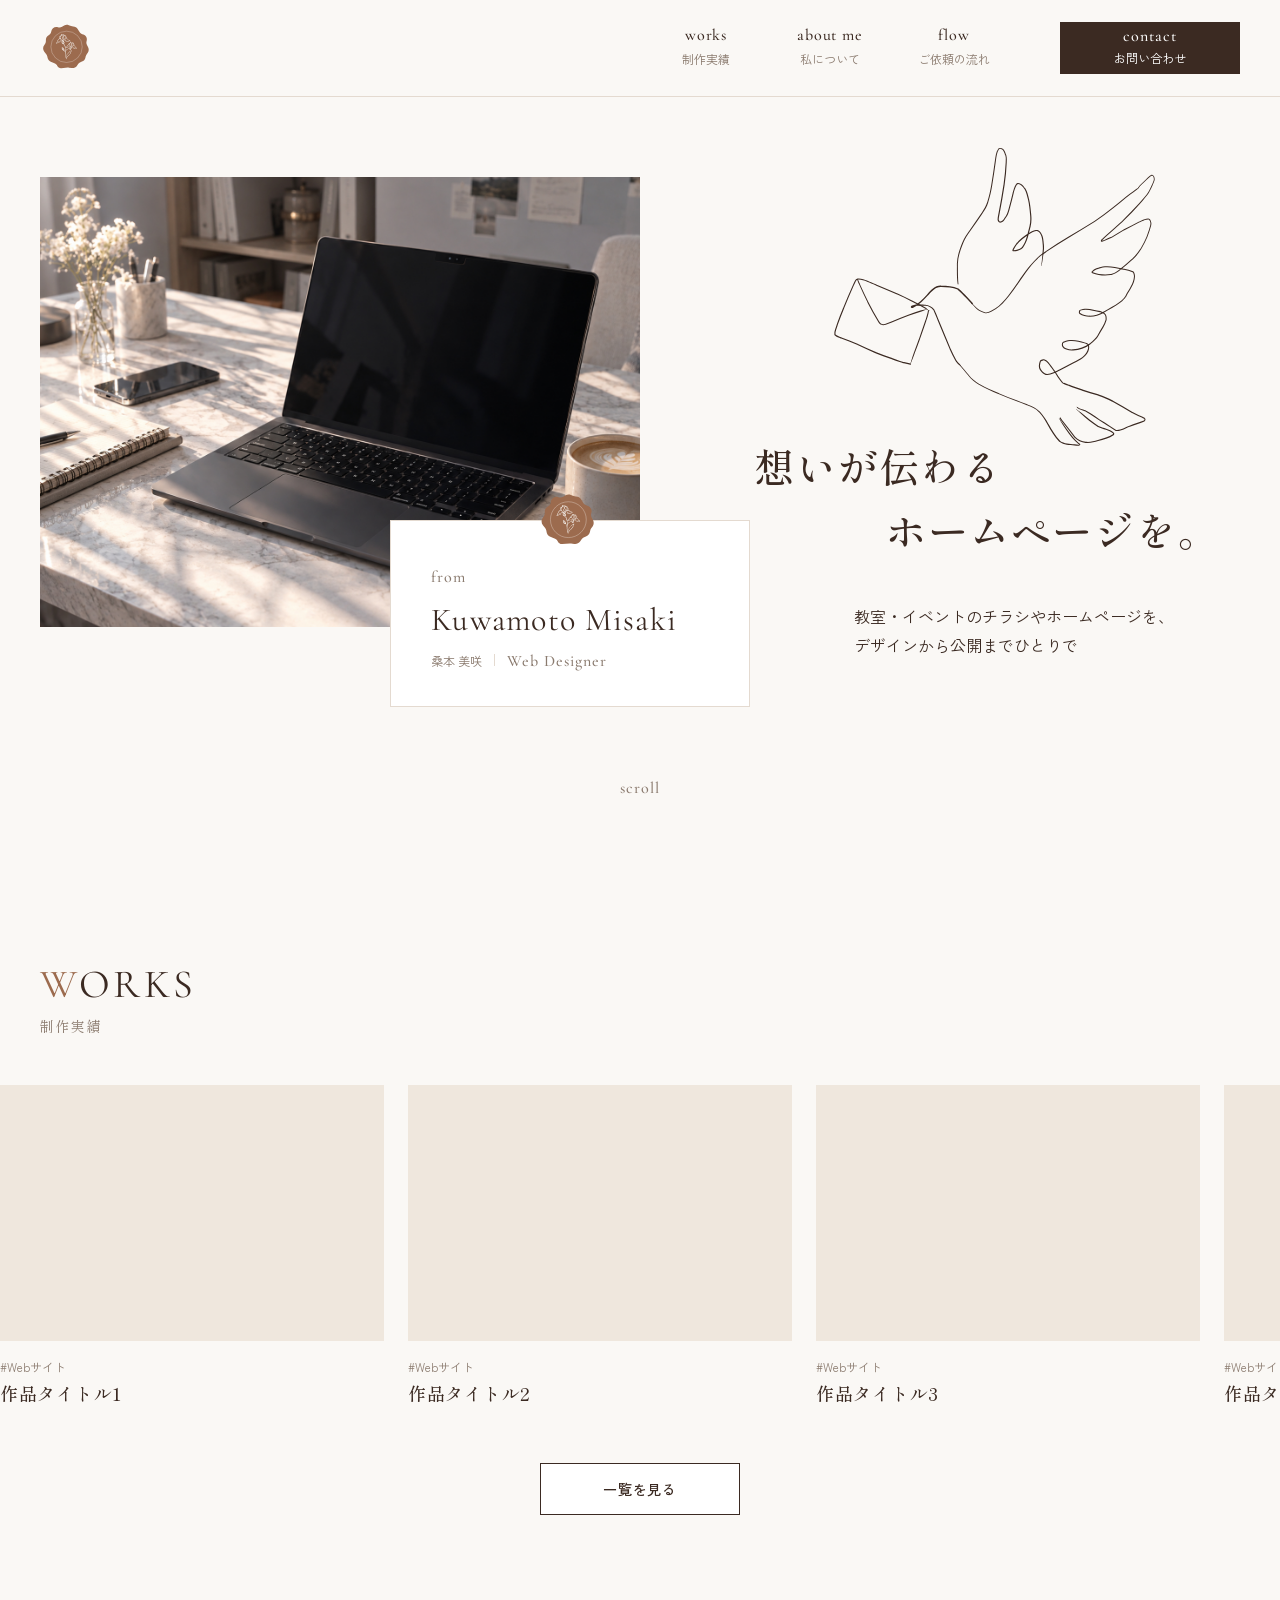
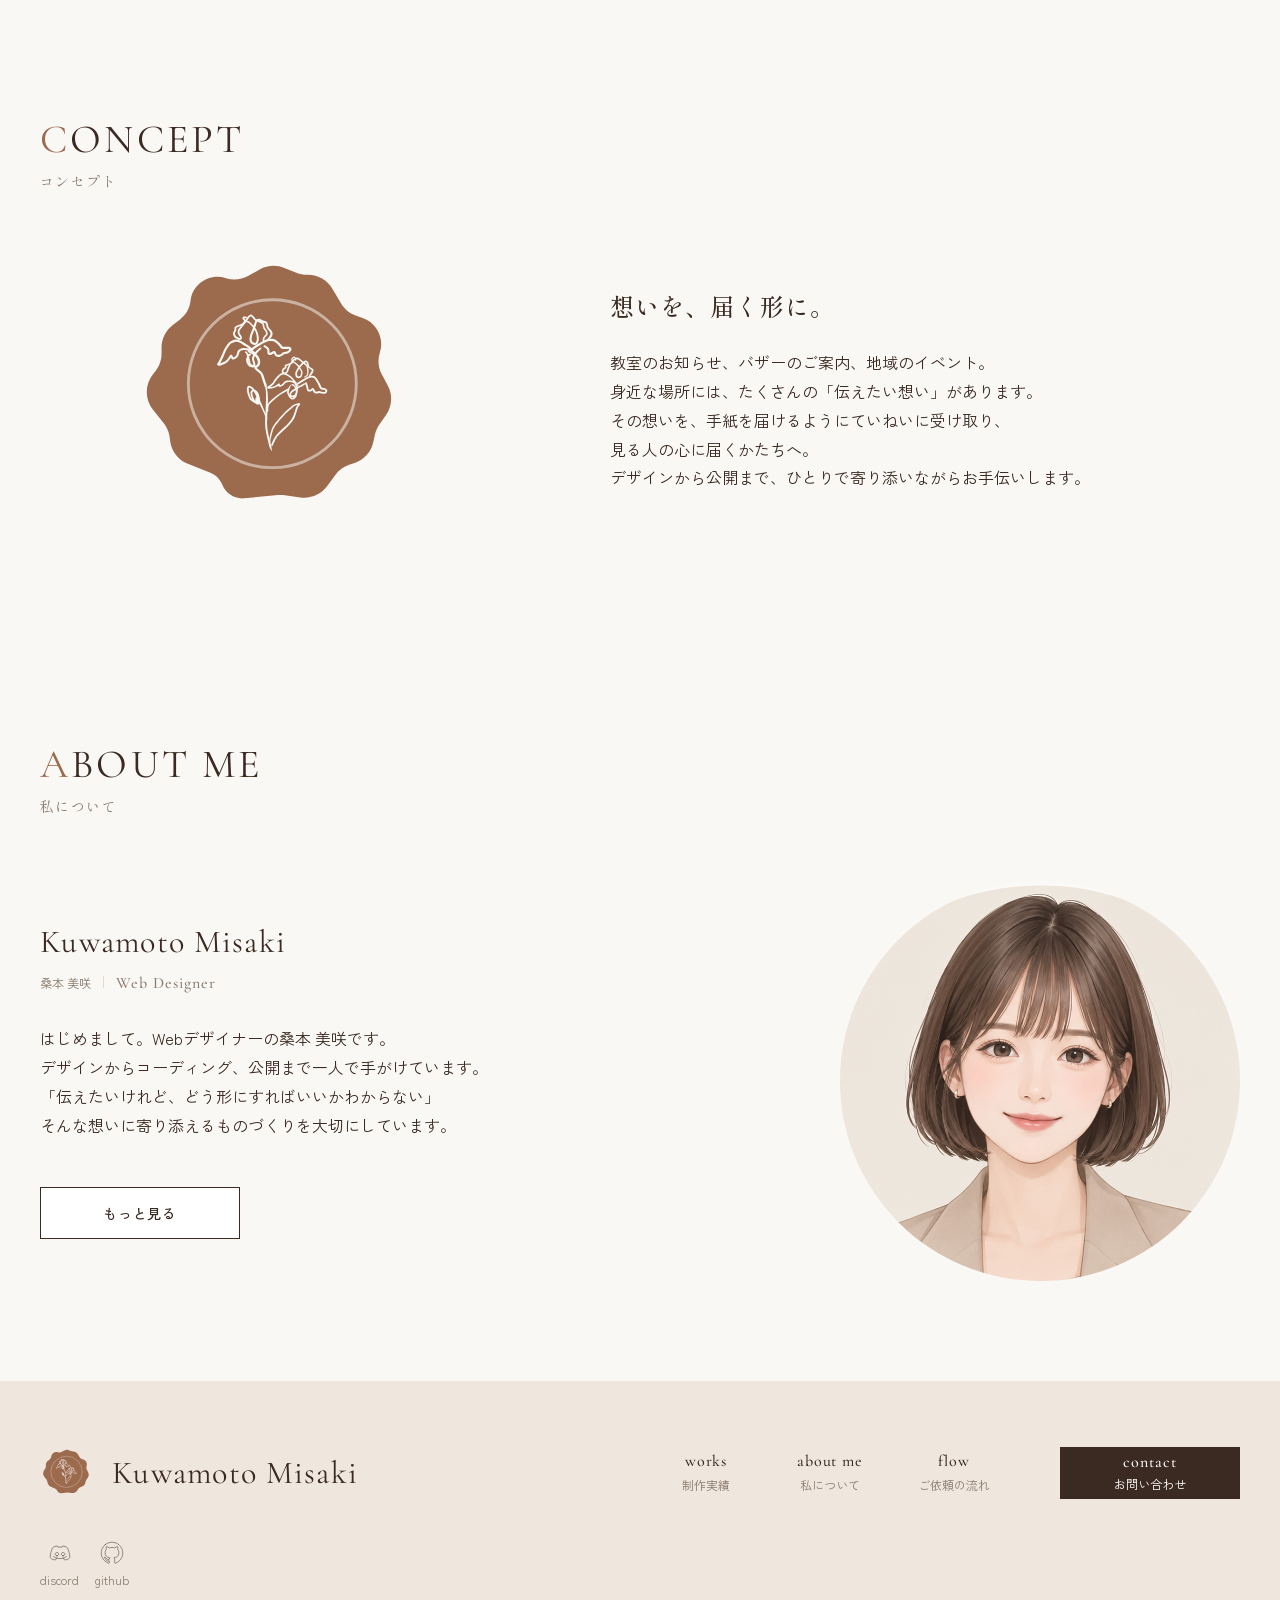
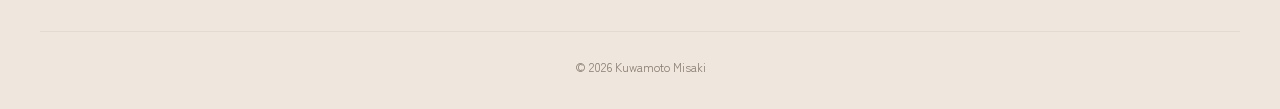
==== commit 626cd807: "ABOUT MEセクションを作成" ====
--- a/public/index.html
+++ b/public/index.html
@@ -144,108 +144,148 @@
 
         </section>
 
-              <!-- ========== WORKS ========== -->
-      <section class="works section" id="works">
-      <!-- ↑ id="works" は、このセクションにつけた名札。あとでリンクで飛ぶときに使う -->
-
-                <div class="inner">
-          <h2 class="section-title">
-            <span class="section-title__en">WORKS</span>
-            <span class="section-title__ja">制作実績</span>
-          </h2>
-        </div>
-
-        <div class="works__slider">
-        <!-- ↑ カードが流れる「窓」 -->
-          <ul class="works__list">
-
-            <li>
-              <a class="work-card" href="work-detail.html">
-                <div class="work-card__thumb"></div>
-                <p class="work-card__tag">#Webサイト</p>
-                <h3 class="work-card__title">作品タイトル1</h3>
-              </a>
-            </li>
-            <li>
-              <a class="work-card" href="work-detail.html">
-                <div class="work-card__thumb"></div>
-                <p class="work-card__tag">#Webサイト</p>
-                <h3 class="work-card__title">作品タイトル2</h3>
-              </a>
-            </li>
-            <li>
-              <a class="work-card" href="work-detail.html">
-                <div class="work-card__thumb"></div>
-                <p class="work-card__tag">#Webサイト</p>
-                <h3 class="work-card__title">作品タイトル3</h3>
-              </a>
-            </li>
-            <li>
-              <a class="work-card" href="work-detail.html">
-                <div class="work-card__thumb"></div>
-                <p class="work-card__tag">#Webサイト</p>
-                <h3 class="work-card__title">作品タイトル4</h3>
-              </a>
-            </li>
-            <li>
-              <a class="work-card" href="work-detail.html">
-                <div class="work-card__thumb"></div>
-                <p class="work-card__tag">#Webサイト</p>
-                <h3 class="work-card__title">作品タイトル5</h3>
-              </a>
-            </li>
-            <li>
-              <a class="work-card" href="work-detail.html">
-                <div class="work-card__thumb"></div>
-                <p class="work-card__tag">#Webサイト</p>
-                <h3 class="work-card__title">作品タイトル6</h3>
-              </a>
-            </li>
-
-          </ul>
-        </div>
-
-        <div class="works__btn-wrap">
-          <a class="btn btn--sub" href="works.html">一覧を見る</a>
-        </div>
-
-        </ul>
-
-      </section>
+        <!-- ========== WORKS ========== -->
+        <section class="works section" id="works">
+            <!-- ↑ id="works" は、このセクションにつけた名札。あとでリンクで飛ぶときに使う -->
+
+            <div class="inner">
+                <h2 class="section-title">
+                    <span class="section-title__en">WORKS</span>
+                    <span class="section-title__ja">制作実績</span>
+                </h2>
+            </div>
+
+            <div class="works__slider">
+                <!-- ↑ カードが流れる「窓」 -->
+                <ul class="works__list">
+
+                    <li>
+                        <a class="work-card" href="work-detail.html">
+                            <div class="work-card__thumb"></div>
+                            <p class="work-card__tag">#Webサイト</p>
+                            <h3 class="work-card__title">作品タイトル1</h3>
+                        </a>
+                    </li>
+                    <li>
+                        <a class="work-card" href="work-detail.html">
+                            <div class="work-card__thumb"></div>
+                            <p class="work-card__tag">#Webサイト</p>
+                            <h3 class="work-card__title">作品タイトル2</h3>
+                        </a>
+                    </li>
+                    <li>
+                        <a class="work-card" href="work-detail.html">
+                            <div class="work-card__thumb"></div>
+                            <p class="work-card__tag">#Webサイト</p>
+                            <h3 class="work-card__title">作品タイトル3</h3>
+                        </a>
+                    </li>
+                    <li>
+                        <a class="work-card" href="work-detail.html">
+                            <div class="work-card__thumb"></div>
+                            <p class="work-card__tag">#Webサイト</p>
+                            <h3 class="work-card__title">作品タイトル4</h3>
+                        </a>
+                    </li>
+                    <li>
+                        <a class="work-card" href="work-detail.html">
+                            <div class="work-card__thumb"></div>
+                            <p class="work-card__tag">#Webサイト</p>
+                            <h3 class="work-card__title">作品タイトル5</h3>
+                        </a>
+                    </li>
+                    <li>
+                        <a class="work-card" href="work-detail.html">
+                            <div class="work-card__thumb"></div>
+                            <p class="work-card__tag">#Webサイト</p>
+                            <h3 class="work-card__title">作品タイトル6</h3>
+                        </a>
+                    </li>
+
+                </ul>
+            </div>
+
+            <div class="works__btn-wrap">
+                <a class="btn btn--sub" href="works.html">一覧を見る</a>
+            </div>
+
+            </ul>
+
+        </section>
 
         <!-- ========== CONCEPT ========== -->
-      <section class="concept section" id="concept">
-
-        <div class="inner">
-
-          <h2 class="section-title">
-            <span class="section-title__en">CONCEPT</span>
-            <span class="section-title__ja">コンセプト</span>
-          </h2>
-
-          <div class="concept__body">
-          <!-- ↑ シーリングと文章を横に並べる箱 -->
-
-            <img class="concept__seal" src="images/logo-seal.svg" alt="" width="300" height="300">
-            <!-- ↑ 大きなシーリング。ロゴと同じ画像を、大きく表示している。飾りなので alt は空っぽ -->
-
-            <div class="concept__text">
-              <h3 class="concept__heading">想いを、届く形に。</h3>
-              <p class="concept__desc">
-                教室のお知らせ、バザーのご案内、地域のイベント。<br>
-                身近な場所には、たくさんの「伝えたい想い」があります。<br>
-                その想いを、手紙を届けるようにていねいに受け取り、<br>
-                見る人の心に届くかたちへ。<br>
-                デザインから公開まで、ひとりで寄り添いながらお手伝いします。
-              </p>
-              <!-- ↑ <br> は「ここで改行する」という合図。Figmaと同じ場所で改行している -->
-            </div>
-
-          </div>
-
-        </div>
-
-      </section>
+        <section class="concept section" id="concept">
+
+            <div class="inner">
+
+                <h2 class="section-title">
+                    <span class="section-title__en">CONCEPT</span>
+                    <span class="section-title__ja">コンセプト</span>
+                </h2>
+
+                <div class="concept__body">
+                    <!-- ↑ シーリングと文章を横に並べる箱 -->
+
+                    <img class="concept__seal" src="images/logo-seal.svg" alt="" width="300" height="300">
+                    <!-- ↑ 大きなシーリング。ロゴと同じ画像を、大きく表示している。飾りなので alt は空っぽ -->
+
+                    <div class="concept__text">
+                        <h3 class="concept__heading">想いを、届く形に。</h3>
+                        <p class="concept__desc">
+                            教室のお知らせ、バザーのご案内、地域のイベント。<br>
+                            身近な場所には、たくさんの「伝えたい想い」があります。<br>
+                            その想いを、手紙を届けるようにていねいに受け取り、<br>
+                            見る人の心に届くかたちへ。<br>
+                            デザインから公開まで、ひとりで寄り添いながらお手伝いします。
+                        </p>
+                        <!-- ↑ <br> は「ここで改行する」という合図。Figmaと同じ場所で改行している -->
+                    </div>
+
+                </div>
+
+            </div>
+
+        </section>
+
+        <!-- ========== ABOUT ME ========== -->
+        <section class="about section" id="about">
+
+            <div class="inner">
+
+                <h2 class="section-title">
+                    <span class="section-title__en">ABOUT ME</span>
+                    <span class="section-title__ja">私について</span>
+                </h2>
+
+                <div class="about__body">
+                    <!-- ↑ 左に文章、右に写真を並べる箱 -->
+
+                    <div class="about__text">
+                        <p class="about__name">Kuwamoto Misaki</p>
+                        <p class="about__role">
+                            <span class="about__role-ja">桑本 美咲</span>
+                            <span class="about__role-en">Web Designer</span>
+                        </p>
+                        <p class="about__desc">
+                            はじめまして。Webデザイナーの桑本 美咲です。<br>
+                            デザインからコーディング、公開まで一人で手がけています。<br>
+                            「伝えたいけれど、どう形にすればいいかわからない」<br>
+                            そんな想いに寄り添えるものづくりを大切にしています。
+                        </p>
+                        <a class="btn btn--sub about__btn" href="about.html">もっと見る</a>
+                        <!-- ↑ class を3つ。btn（ボタンの形）・btn--sub（白いボタン）・about__btn（このボタンだけの余白） -->
+                    </div>
+
+                    <img class="about__photo" src="images/about-photo.jpg" alt="桑本美咲のプロフィール画像" width="400" height="400"
+                        loading="lazy">
+                    <!-- ↑ loading="lazy" は「画面に近づいてから読み込んでね」というお願い。
+                   ページの下のほうの画像につけると、最初の表示が速くなる -->
+
+                </div>
+
+            </div>
+
+        </section>
 
     </main>
 
--- a/public/css/style.css
+++ b/public/css/style.css
@@ -7,21 +7,31 @@
    ================================================== */
 
 :root {
-  /* :root は「ページ全体」という意味。ここに書いた値は、どこからでも使える */
-
-  /* ----- 色（Figmaのカラースタイルと同じ） ----- */
-  --color-bg: #FAF8F5;        /* base/背景 */
-  --color-bg-sub: #EFE7DD;    /* base/背景サブ */
-  --color-white: #FFFFFF;     /* base/白 */
-  --color-text: #3B2A22;      /* text/メイン */
-  --color-text-sub: #8A7A6E;  /* text/サブ */
-  --color-accent: #9C6B4E;    /* accent/スタンプ */
-  --color-line: #E4DAD0;      /* line/線 */
-
-  /* ----- フォント ----- */
-  --font-en: "Cormorant Garamond", serif;       /* 英語の見出し・メニュー */
-  --font-mincho: "Shippori Mincho", serif;      /* 日本語の見出し */
-  --font-gothic: "Zen Kaku Gothic New", sans-serif; /* 本文・ボタン */
+    /* :root は「ページ全体」という意味。ここに書いた値は、どこからでも使える */
+
+    /* ----- 色（Figmaのカラースタイルと同じ） ----- */
+    --color-bg: #FAF8F5;
+    /* base/背景 */
+    --color-bg-sub: #EFE7DD;
+    /* base/背景サブ */
+    --color-white: #FFFFFF;
+    /* base/白 */
+    --color-text: #3B2A22;
+    /* text/メイン */
+    --color-text-sub: #8A7A6E;
+    /* text/サブ */
+    --color-accent: #9C6B4E;
+    /* accent/スタンプ */
+    --color-line: #E4DAD0;
+    /* line/線 */
+
+    /* ----- フォント ----- */
+    --font-en: "Cormorant Garamond", serif;
+    /* 英語の見出し・メニュー */
+    --font-mincho: "Shippori Mincho", serif;
+    /* 日本語の見出し */
+    --font-gothic: "Zen Kaku Gothic New", sans-serif;
+    /* 本文・ボタン */
 }
 
 
@@ -32,8 +42,8 @@
 *,
 *::before,
 *::after {
-  box-sizing: border-box;
-  /* ↑ 幅や高さに、内側の余白（padding）と線（border）を含めて計算する設定。Figmaと同じ考え方になる */
+    box-sizing: border-box;
+    /* ↑ 幅や高さに、内側の余白（padding）と線（border）を含めて計算する設定。Figmaと同じ考え方になる */
 }
 
 body,
@@ -43,27 +53,27 @@
 p,
 ul,
 figure {
-  margin: 0;
-  /* ↑ ブラウザが最初からつけている外側の余白を0にする */
+    margin: 0;
+    /* ↑ ブラウザが最初からつけている外側の余白を0にする */
 }
 
 ul {
-  padding: 0;
-  list-style: none;
-  /* ↑ リストの「・」と左の余白を消す（メニューなどで使うため） */
+    padding: 0;
+    list-style: none;
+    /* ↑ リストの「・」と左の余白を消す（メニューなどで使うため） */
 }
 
 img {
-  display: block;
-  max-width: 100%;
-  height: auto;
-  /* ↑ 画像が箱からはみ出さないようにする。height: auto で縦横の比率を保つ */
+    display: block;
+    max-width: 100%;
+    height: auto;
+    /* ↑ 画像が箱からはみ出さないようにする。height: auto で縦横の比率を保つ */
 }
 
 a {
-  color: inherit;
-  text-decoration: none;
-  /* ↑ リンクの青色と下線を消して、まわりの文字と同じ色にする */
+    color: inherit;
+    text-decoration: none;
+    /* ↑ リンクの青色と下線を消して、まわりの文字と同じ色にする */
 }
 
 
@@ -72,12 +82,12 @@
    ================================================== */
 
 body {
-  background-color: var(--color-bg);
-  color: var(--color-text);
-  font-family: var(--font-gothic);
-  font-size: 16px;
-  line-height: 1.8;
-  /* ↑ Figmaの「本文/ふつう」と同じ：Zen Kaku Gothic New・16px・行間180% */
+    background-color: var(--color-bg);
+    color: var(--color-text);
+    font-family: var(--font-gothic);
+    font-size: 16px;
+    line-height: 1.8;
+    /* ↑ Figmaの「本文/ふつう」と同じ：Zen Kaku Gothic New・16px・行間180% */
 }
 
 
@@ -88,87 +98,87 @@
 
 /* ----- 中身の幅をそろえる箱 ----- */
 .inner {
-  max-width: 1240px;
-  /* ↑ 中身が広がりすぎないように、最大の幅を決める
+    max-width: 1240px;
+    /* ↑ 中身が広がりすぎないように、最大の幅を決める
        （Figmaの中身の幅1200px ＋ 左右の余白20px×2 = 1240px） */
-  margin-inline: auto;
-  /* ↑ 左右の外側の余白を自動にする → 画面の真ん中に置かれる */
-  padding-inline: 20px;
-  /* ↑ 左右の内側の余白。スマホで文字が画面のはしにくっつかないようにする */
+    margin-inline: auto;
+    /* ↑ 左右の外側の余白を自動にする → 画面の真ん中に置かれる */
+    padding-inline: 20px;
+    /* ↑ 左右の内側の余白。スマホで文字が画面のはしにくっつかないようにする */
 }
 
 /* ----- セクションの見出し（WORKS / 制作実績 の形） ----- */
 .section-title {
-  font-weight: 400;
-  /* ↑ h2 は最初から太字になっているので、ふつうの太さに戻す */
+    font-weight: 400;
+    /* ↑ h2 は最初から太字になっているので、ふつうの太さに戻す */
 }
 
 .section-title__en {
-  display: block;
-  /* ↑ 1行まるごと使う箱にする（日本語を下の行に出すため） */
-  font-family: var(--font-en);
-  font-size: 40px;
-  line-height: 1.2;
-  letter-spacing: 0.08em;
-  /* ↑ Figmaの「英/大見出し」と同じ：40px・行間120%・文字の間8% */
+    display: block;
+    /* ↑ 1行まるごと使う箱にする（日本語を下の行に出すため） */
+    font-family: var(--font-en);
+    font-size: 40px;
+    line-height: 1.2;
+    letter-spacing: 0.08em;
+    /* ↑ Figmaの「英/大見出し」と同じ：40px・行間120%・文字の間8% */
 }
 
 .section-title__en::first-letter {
-  color: var(--color-accent);
-  /* ↑ ::first-letter は「最初の1文字だけ」という意味。W・C・A・F が茶色になる */
+    color: var(--color-accent);
+    /* ↑ ::first-letter は「最初の1文字だけ」という意味。W・C・A・F が茶色になる */
 }
 
 .section-title__ja {
-  display: block;
-  margin-top: 8px;
-  /* ↑ 英語との間を少しあける */
-  font-family: var(--font-mincho);
-  font-size: 14px;
-  line-height: 1.5;
-  letter-spacing: 0.1em;
-  color: var(--color-text-sub);
-  /* ↑ Figmaの「日/英見出しの下」と同じ：14px・行間150%・文字の間10%・text/サブ */
+    display: block;
+    margin-top: 8px;
+    /* ↑ 英語との間を少しあける */
+    font-family: var(--font-mincho);
+    font-size: 14px;
+    line-height: 1.5;
+    letter-spacing: 0.1em;
+    color: var(--color-text-sub);
+    /* ↑ Figmaの「日/英見出しの下」と同じ：14px・行間150%・文字の間10%・text/サブ */
 }
 
 
 /* ----- セクションの上下の余白 ----- */
 .section {
-  padding-block: 100px;
-  /* ↑ どのセクションも上下100pxの余白にそろえる（Figmaでそろえた余白） */
+    padding-block: 100px;
+    /* ↑ どのセクションも上下100pxの余白にそろえる（Figmaでそろえた余白） */
 }
 
 /* ----- ボタン ----- */
 .btn {
-  display: inline-flex;
-  align-items: center;
-  justify-content: center;
-  /* ↑ 文字をボタンの真ん中に置く */
-  min-width: 200px;
-  height: 52px;
-  padding-inline: 32px;
-  border: 1px solid var(--color-text);
-  font-size: 14px;
-  font-weight: 500;
-  line-height: 1;
-  letter-spacing: 0.06em;
-  /* ↑ Figmaの「本文/ボタン」：Medium・14px・行間100%・文字の間6% */
-  transition: opacity 0.3s;
+    display: inline-flex;
+    align-items: center;
+    justify-content: center;
+    /* ↑ 文字をボタンの真ん中に置く */
+    min-width: 200px;
+    height: 52px;
+    padding-inline: 32px;
+    border: 1px solid var(--color-text);
+    font-size: 14px;
+    font-weight: 500;
+    line-height: 1;
+    letter-spacing: 0.06em;
+    /* ↑ Figmaの「本文/ボタン」：Medium・14px・行間100%・文字の間6% */
+    transition: opacity 0.3s;
 }
 
 .btn:hover {
-  opacity: 0.7;
+    opacity: 0.7;
 }
 
 .btn--sub {
-  background-color: var(--color-white);
-  color: var(--color-text);
-  /* ↑ btn_サブ：白い箱にこげ茶の文字 */
+    background-color: var(--color-white);
+    color: var(--color-text);
+    /* ↑ btn_サブ：白い箱にこげ茶の文字 */
 }
 
 .btn--main {
-  background-color: var(--color-text);
-  color: var(--color-white);
-  /* ↑ btn_メイン：こげ茶の箱に白い文字 */
+    background-color: var(--color-text);
+    color: var(--color-white);
+    /* ↑ btn_メイン：こげ茶の箱に白い文字 */
 }
 
 
@@ -178,100 +188,100 @@
    ================================================== */
 
 .header {
-  background-color: var(--color-bg);
-  border-bottom: 1px solid var(--color-line);
-  /* ↑ ヘッダーの下に細い線を引く（Figmaと同じ line/線 の色） */
+    background-color: var(--color-bg);
+    border-bottom: 1px solid var(--color-line);
+    /* ↑ ヘッダーの下に細い線を引く（Figmaと同じ line/線 の色） */
 }
 
 .header__inner {
-  display: flex;
-  /* ↑ 中のもの（ロゴとメニュー）を横に並べる */
-  align-items: center;
-  /* ↑ 上下の真ん中にそろえる */
-  justify-content: space-between;
-  /* ↑ ロゴを左はし、メニューを右はしに置く */
-  height: 96px;
+    display: flex;
+    /* ↑ 中のもの（ロゴとメニュー）を横に並べる */
+    align-items: center;
+    /* ↑ 上下の真ん中にそろえる */
+    justify-content: space-between;
+    /* ↑ ロゴを左はし、メニューを右はしに置く */
+    height: 96px;
 }
 
 .header__logo {
-  display: block;
-  width: 56px;
+    display: block;
+    width: 56px;
 }
 
 .header__nav {
-  display: flex;
-  align-items: center;
-  gap: 56px;
-  /* ↑ メニューとお問い合わせボタンの間かく */
+    display: flex;
+    align-items: center;
+    gap: 56px;
+    /* ↑ メニューとお問い合わせボタンの間かく */
 }
 
 .header__list {
-  display: flex;
-  gap: 24px;
-  /* ↑ メニュー同士の間かく（Figmaで決めた24） */
+    display: flex;
+    gap: 24px;
+    /* ↑ メニュー同士の間かく（Figmaで決めた24） */
 }
 
 .header__link {
-  display: flex;
-  flex-direction: column;
-  /* ↑ 英語と日本語を縦に並べる */
-  align-items: center;
-  /* ↑ 英語と日本語の真ん中をそろえる */
-  width: 100px;
-  /* ↑ 3つの幅を同じにして、間かくがそろって見えるようにする（Figmaで決めたW100） */
-  transition: opacity 0.3s;
-  /* ↑ マウスを乗せたときの変化を、0.3秒かけてふわっとさせる */
+    display: flex;
+    flex-direction: column;
+    /* ↑ 英語と日本語を縦に並べる */
+    align-items: center;
+    /* ↑ 英語と日本語の真ん中をそろえる */
+    width: 100px;
+    /* ↑ 3つの幅を同じにして、間かくがそろって見えるようにする（Figmaで決めたW100） */
+    transition: opacity 0.3s;
+    /* ↑ マウスを乗せたときの変化を、0.3秒かけてふわっとさせる */
 }
 
 .header__link-en {
-  font-family: var(--font-en);
-  font-weight: 500;
-  font-size: 16px;
-  line-height: 1;
-  letter-spacing: 0.06em;
-  /* ↑ Figmaの「英/メニュー」：Medium・16px・行間100%・文字の間6% */
+    font-family: var(--font-en);
+    font-weight: 500;
+    font-size: 16px;
+    line-height: 1;
+    letter-spacing: 0.06em;
+    /* ↑ Figmaの「英/メニュー」：Medium・16px・行間100%・文字の間6% */
 }
 
 .header__link-ja {
-  margin-top: 6px;
-  font-size: 12px;
-  line-height: 1.6;
-  color: var(--color-text-sub);
-  /* ↑ Figmaの「本文/注意書き」：12px・行間160%・text/サブ */
+    margin-top: 6px;
+    font-size: 12px;
+    line-height: 1.6;
+    color: var(--color-text-sub);
+    /* ↑ Figmaの「本文/注意書き」：12px・行間160%・text/サブ */
 }
 
 .header__contact {
-  display: flex;
-  flex-direction: column;
-  align-items: center;
-  justify-content: center;
-  /* ↑ 中の文字を、上下・左右とも真ん中に置く */
-  width: 180px;
-  height: 52px;
-  background-color: var(--color-text);
-  color: var(--color-white);
-  transition: opacity 0.3s;
+    display: flex;
+    flex-direction: column;
+    align-items: center;
+    justify-content: center;
+    /* ↑ 中の文字を、上下・左右とも真ん中に置く */
+    width: 180px;
+    height: 52px;
+    background-color: var(--color-text);
+    color: var(--color-white);
+    transition: opacity 0.3s;
 }
 
 .header__contact-en {
-  font-family: var(--font-en);
-  font-weight: 500;
-  font-size: 16px;
-  line-height: 1;
-  letter-spacing: 0.06em;
+    font-family: var(--font-en);
+    font-weight: 500;
+    font-size: 16px;
+    line-height: 1;
+    letter-spacing: 0.06em;
 }
 
 .header__contact-ja {
-  margin-top: 4px;
-  font-size: 12px;
-  line-height: 1.6;
+    margin-top: 4px;
+    font-size: 12px;
+    line-height: 1.6;
 }
 
 /* ----- マウスを乗せたとき ----- */
 .header__link:hover,
 .header__contact:hover {
-  opacity: 0.7;
-  /* ↑ 少しうすくして「押せるよ」と伝える */
+    opacity: 0.7;
+    /* ↑ 少しうすくして「押せるよ」と伝える */
 }
 
 
@@ -281,68 +291,68 @@
    ================================================== */
 
 .footer {
-  background-color: var(--color-bg-sub);
-  padding-block: 64px 32px;
-  /* ↑ padding-block は「上と下の内側の余白」。上64px・下32px */
+    background-color: var(--color-bg-sub);
+    padding-block: 64px 32px;
+    /* ↑ padding-block は「上と下の内側の余白」。上64px・下32px */
 }
 
 .footer__top {
-  display: flex;
-  align-items: center;
-  justify-content: space-between;
-  /* ↑ ロゴと名前を左、メニューを右に置く */
+    display: flex;
+    align-items: center;
+    justify-content: space-between;
+    /* ↑ ロゴと名前を左、メニューを右に置く */
 }
 
 .footer__brand {
-  display: flex;
-  align-items: center;
-  gap: 16px;
-  /* ↑ ロゴと名前を横に並べて、間を16pxあける */
+    display: flex;
+    align-items: center;
+    gap: 16px;
+    /* ↑ ロゴと名前を横に並べて、間を16pxあける */
 }
 
 .footer__brand img {
-  width: 56px;
+    width: 56px;
 }
 
 .footer__name {
-  font-family: var(--font-en);
-  font-size: 32px;
-  line-height: 1.2;
-  letter-spacing: 0.04em;
-  /* ↑ Figmaの「英/名前」：32px・行間120%・文字の間4% */
+    font-family: var(--font-en);
+    font-size: 32px;
+    line-height: 1.2;
+    letter-spacing: 0.04em;
+    /* ↑ Figmaの「英/名前」：32px・行間120%・文字の間4% */
 }
 
 .footer__sns {
-  display: flex;
-  gap: 16px;
-  margin-top: 40px;
+    display: flex;
+    gap: 16px;
+    margin-top: 40px;
 }
 
 .footer__sns-link {
-  display: flex;
-  flex-direction: column;
-  align-items: center;
-  gap: 4px;
-  /* ↑ マークと文字を縦に並べる */
-  font-size: 12px;
-  color: var(--color-text-sub);
-  transition: opacity 0.3s;
+    display: flex;
+    flex-direction: column;
+    align-items: center;
+    gap: 4px;
+    /* ↑ マークと文字を縦に並べる */
+    font-size: 12px;
+    color: var(--color-text-sub);
+    transition: opacity 0.3s;
 }
 
 .footer__sns-link:hover {
-  opacity: 0.7;
+    opacity: 0.7;
 }
 
 .footer__copy {
-  display: block;
-  /* ↑ small は最初は横に並ぶタイプなので、1行まるごと使う箱にする */
-  margin-top: 40px;
-  padding-top: 24px;
-  border-top: 1px solid var(--color-line);
-  /* ↑ コピーライトの上に区切りの線を引く */
-  text-align: center;
-  font-size: 12px;
-  color: var(--color-text-sub);
+    display: block;
+    /* ↑ small は最初は横に並ぶタイプなので、1行まるごと使う箱にする */
+    margin-top: 40px;
+    padding-top: 24px;
+    border-top: 1px solid var(--color-line);
+    /* ↑ コピーライトの上に区切りの線を引く */
+    text-align: center;
+    font-size: 12px;
+    color: var(--color-text-sub);
 }
 
 
@@ -352,155 +362,155 @@
    ================================================== */
 
 .fv {
-  padding-block: 80px 64px;
-  /* ↑ ヘッダーとの間（上）とWORKSとの間（下）の余白 */
+    padding-block: 80px 64px;
+    /* ↑ ヘッダーとの間（上）とWORKSとの間（下）の余白 */
 }
 
 .fv__inner {
-  display: grid;
-  /* ↑ grid は「表のように、列（たて）と行（よこ）で場所を決める」並べ方 */
-  grid-template-columns: 600px minmax(0, 1fr);
-  /* ↑ 1fr → minmax(0, 1fr) に変更。
+    display: grid;
+    /* ↑ grid は「表のように、列（たて）と行（よこ）で場所を決める」並べ方 */
+    grid-template-columns: 600px minmax(0, 1fr);
+    /* ↑ 1fr → minmax(0, 1fr) に変更。
  「右の列は、中身が大きくても広がらずに、残りの幅のままでいてね」という意味 */
-  column-gap: 64px;
-  /* ↑ 左と右の列の間かく */
+    column-gap: 64px;
+    /* ↑ 左と右の列の間かく */
 }
 
 /* ----- 左：写真とカード ----- */
 .fv__photo-wrap {
-  position: relative;
-  /* ↑ 「この箱を基準にして、中のもの（カード）の位置を決めるよ」という合図 */
-  align-self: start;
-  /* ↑ 箱の高さを右側に合わせて伸ばさず、中身（写真）の高さのままにする */
+    position: relative;
+    /* ↑ 「この箱を基準にして、中のもの（カード）の位置を決めるよ」という合図 */
+    align-self: start;
+    /* ↑ 箱の高さを右側に合わせて伸ばさず、中身（写真）の高さのままにする */
 }
 
 .fv__photo {
-  width: 100%;
-  aspect-ratio: 690 / 518;
-  /* ↑ 縦と横の比率を固定する */
-  object-fit: cover;
-  /* ↑ 比率がちがう写真でも、ゆがまないように切り取って箱いっぱいに表示する */
+    width: 100%;
+    aspect-ratio: 690 / 518;
+    /* ↑ 縦と横の比率を固定する */
+    object-fit: cover;
+    /* ↑ 比率がちがう写真でも、ゆがまないように切り取って箱いっぱいに表示する */
 }
 
 .fv__card {
-  position: absolute;
-  /* ↑ 基準の箱（fv__photo-wrap）の中で、自由な場所に置く。Figmaの「絶対位置」と同じ */
-  right: -110px;
-  bottom: -80px;
-  /* ↑ 写真の右下から、右に110px・下に80px はみ出した場所に置く */
-  width: 360px;
-  padding: 48px 40px 36px;
-  background-color: var(--color-white);
-  border: 1px solid var(--color-line);
+    position: absolute;
+    /* ↑ 基準の箱（fv__photo-wrap）の中で、自由な場所に置く。Figmaの「絶対位置」と同じ */
+    right: -110px;
+    bottom: -80px;
+    /* ↑ 写真の右下から、右に110px・下に80px はみ出した場所に置く */
+    width: 360px;
+    padding: 48px 40px 36px;
+    background-color: var(--color-white);
+    border: 1px solid var(--color-line);
 }
 
 .fv__seal {
-  position: absolute;
-  top: -32px;
-  /* ↑ カードの上のふちから、半分はみ出す（シーリングの高さ64pxの半分） */
-  left: 50%;
-  transform: translateX(-50%);
-  /* ↑ left: 50% でカードの真ん中に左はしを置き、translateX(-50%) で自分の幅の半分だけ左に戻す → ぴったり真ん中になる */
-  width: 64px;
+    position: absolute;
+    top: -32px;
+    /* ↑ カードの上のふちから、半分はみ出す（シーリングの高さ64pxの半分） */
+    left: 50%;
+    transform: translateX(-50%);
+    /* ↑ left: 50% でカードの真ん中に左はしを置き、translateX(-50%) で自分の幅の半分だけ左に戻す → ぴったり真ん中になる */
+    width: 64px;
 }
 
 .fv__card-from {
-  font-family: var(--font-en);
-  font-weight: 500;
-  font-size: 16px;
-  line-height: 1;
-  letter-spacing: 0.06em;
-  color: var(--color-text-sub);
+    font-family: var(--font-en);
+    font-weight: 500;
+    font-size: 16px;
+    line-height: 1;
+    letter-spacing: 0.06em;
+    color: var(--color-text-sub);
 }
 
 .fv__card-name {
-  margin-top: 16px;
-  font-family: var(--font-en);
-  font-size: 32px;
-  line-height: 1.2;
-  letter-spacing: 0.04em;
+    margin-top: 16px;
+    font-family: var(--font-en);
+    font-size: 32px;
+    line-height: 1.2;
+    letter-spacing: 0.04em;
 }
 
 .fv__card-role {
-  display: flex;
-  align-items: center;
-  margin-top: 12px;
-  color: var(--color-text-sub);
+    display: flex;
+    align-items: center;
+    margin-top: 12px;
+    color: var(--color-text-sub);
 }
 
 .fv__card-ja {
-  font-size: 12px;
-  line-height: 1.6;
+    font-size: 12px;
+    line-height: 1.6;
 }
 
 .fv__card-en {
-  font-family: var(--font-en);
-  font-weight: 500;
-  font-size: 16px;
-  line-height: 1;
-  letter-spacing: 0.06em;
+    font-family: var(--font-en);
+    font-weight: 500;
+    font-size: 16px;
+    line-height: 1;
+    letter-spacing: 0.06em;
 }
 
 .fv__card-en::before {
-  content: "";
-  /* ↑ ::before は「中身の前に飾りを足す」書き方。content: "" は「文字は入れない」という意味 */
-  display: inline-block;
-  width: 1px;
-  height: 12px;
-  margin-inline: 12px;
-  background-color: var(--color-line);
-  /* ↑ 名前と肩書きの間の「｜」の線を、CSSで描いている */
+    content: "";
+    /* ↑ ::before は「中身の前に飾りを足す」書き方。content: "" は「文字は入れない」という意味 */
+    display: inline-block;
+    width: 1px;
+    height: 12px;
+    margin-inline: 12px;
+    background-color: var(--color-line);
+    /* ↑ 名前と肩書きの間の「｜」の線を、CSSで描いている */
 }
 
 /* ----- 右：鳩・キャッチ・リード文 ----- */
 .fv__bird {
-  width: 100%;
-translate: 20px -60px;
-  /* ↑ 「横に20px、縦に-60px」動かす
+    width: 100%;
+    translate: 20px -60px;
+    /* ↑ 「横に20px、縦に-60px」動かす
        1つ目の数字：プラスで右、マイナスで左
        2つ目の数字：プラスで下、マイナスで上 */
-  scale: 1.2;
-  /* ↑ 見た目だけ1.2倍に大きくする（1 がそのままの大きさ、1.5 なら1.5倍） */
+    scale: 1.2;
+    /* ↑ 見た目だけ1.2倍に大きくする（1 がそのままの大きさ、1.5 なら1.5倍） */
 }
 
 .fv__catch {
-  margin-top: -100px;
-  font-family: var(--font-mincho);
-  font-weight: 500;
-  font-size: 40px;
-  line-height: 1.6;
-  margin-left: 50px;
-  letter-spacing: 0.04em;
-  /* ↑ Figmaの「日/キャッチ」：Medium・40px・行間160%・文字の間4% */
+    margin-top: -100px;
+    font-family: var(--font-mincho);
+    font-weight: 500;
+    font-size: 40px;
+    line-height: 1.6;
+    margin-left: 50px;
+    letter-spacing: 0.04em;
+    /* ↑ Figmaの「日/キャッチ」：Medium・40px・行間160%・文字の間4% */
 }
 
 .fv__catch-line {
-  display: block;
-  /* ↑ 1行ずつ、まるごと使う箱にする */
-  white-space: nowrap;
-  /* ↑ この行は途中で折り返さない */
+    display: block;
+    /* ↑ 1行ずつ、まるごと使う箱にする */
+    white-space: nowrap;
+    /* ↑ この行は途中で折り返さない */
 }
 
 .fv__catch-line--indent {
-  padding-left: 3.3em;
-  /* ↑ 2行目だけ右にずらす。em は文字の大きさの何倍か（40px × 3.3 = 約132px） */
+    padding-left: 3.3em;
+    /* ↑ 2行目だけ右にずらす。em は文字の大きさの何倍か（40px × 3.3 = 約132px） */
 }
 
 .fv__lead {
-  margin-top: 40px;
-  padding-left: 150px;
+    margin-top: 40px;
+    padding-left: 150px;
 }
 
 /* ----- scroll ----- */
 .fv__scroll {
-  margin-top: 120px;
-  font-family: var(--font-en);
-  font-weight: 500;
-  font-size: 16px;
-  line-height: 1;
-  letter-spacing: 0.06em;
-  color: var(--color-text-sub);
-  text-align: center;
+    margin-top: 120px;
+    font-family: var(--font-en);
+    font-weight: 500;
+    font-size: 16px;
+    line-height: 1;
+    letter-spacing: 0.06em;
+    color: var(--color-text-sub);
+    text-align: center;
 }
 
 
@@ -510,96 +520,100 @@
    ================================================== */
 
 .works__slider {
-  margin-top: 48px;
-  overflow: hidden;
-  /* ↑ 窓からはみ出したカードを隠す */
+    margin-top: 48px;
+    overflow: hidden;
+    /* ↑ 窓からはみ出したカードを隠す */
 }
 
 .works__list {
-  display: flex;
-  gap: 24px;
-  width: max-content;
-  /* ↑ 箱の幅を「中身（カード12枚）がちょうど入る幅」にする */
-  animation: works-loop 150s linear infinite;
-  /* ↑ 下で作る「works-loop」という動きを、150秒かけて、同じ速さで、ずっとくり返す
+    display: flex;
+    gap: 24px;
+    width: max-content;
+    /* ↑ 箱の幅を「中身（カード12枚）がちょうど入る幅」にする */
+    animation: works-loop 150s linear infinite;
+    /* ↑ 下で作る「works-loop」という動きを、150秒かけて、同じ速さで、ずっとくり返す
     数字を大きくするとゆっくり、小さくすると速くなる */
 }
 
-.works__list > li {
-  flex-shrink: 0;
-  width: 384px;
+.works__list>li {
+    flex-shrink: 0;
+    width: 384px;
 }
 
 /* ----- マウスを乗せたら止める ----- */
 .works__slider:hover .works__list,
 .works__slider:focus-within .works__list {
-  animation-play-state: paused;
-  /* ↑ マウスを乗せたとき・Tabキーでカードを選んだときは止める（ゆっくり見られるように） */
+    animation-play-state: paused;
+    /* ↑ マウスを乗せたとき・Tabキーでカードを選んだときは止める（ゆっくり見られるように） */
 }
 
 /* ----- 流れる動きの中身 ----- */
 @keyframes works-loop {
-  /* ↑ @keyframes は「動きのレシピ」。from（はじめ）から to（おわり）まで変化する */
-  from {
-    transform: translateX(0);
-  }
-  to {
-    transform: translateX(calc(-50% - 12px));
-    /* ↑ 列の幅の半分（＝カード6枚分）だけ左に動かす
+
+    /* ↑ @keyframes は「動きのレシピ」。from（はじめ）から to（おわり）まで変化する */
+    from {
+        transform: translateX(0);
+    }
+
+    to {
+        transform: translateX(calc(-50% - 12px));
+        /* ↑ 列の幅の半分（＝カード6枚分）だけ左に動かす
          −12px は、カードとカードのすき間24pxの半分。これがないと、つなぎ目で少しガクッとずれる */
-  }
+    }
 }
 
 /* ----- 動きが苦手な人への配慮 ----- */
 @media (prefers-reduced-motion: reduce) {
-  /* ↑ パソコンやスマホの設定で「視差効果を減らす」をオンにしている人には */
-  .works__list {
-    animation: none;
-    /* ↑ 動きを止める */
-  }
-  .works__slider {
-    overflow-x: auto;
-    /* ↑ 代わりに、自分で横にスクロールして見られるようにする */
-  }
+
+    /* ↑ パソコンやスマホの設定で「視差効果を減らす」をオンにしている人には */
+    .works__list {
+        animation: none;
+        /* ↑ 動きを止める */
+    }
+
+    .works__slider {
+        overflow-x: auto;
+        /* ↑ 代わりに、自分で横にスクロールして見られるようにする */
+    }
 }
 
 .work-card {
-  display: block;
+    display: block;
 }
 
 .work-card__thumb {
-  aspect-ratio: 3 / 2;
-  /* ↑ 横3：縦2の比率の箱にする */
-  background-color: var(--color-bg-sub);
-  transition: opacity 0.3s;
+    aspect-ratio: 3 / 2;
+    /* ↑ 横3：縦2の比率の箱にする */
+    background-color: var(--color-bg-sub);
+    transition: opacity 0.3s;
 }
 
 .work-card:hover .work-card__thumb {
-  opacity: 0.8;
-  /* ↑ カードにマウスを乗せたら、画像を少しうすくする */
+    opacity: 0.8;
+    /* ↑ カードにマウスを乗せたら、画像を少しうすくする */
 }
 
 .work-card__tag {
-  margin-top: 16px;
-  font-size: 12px;
-  line-height: 1.6;
-  color: var(--color-text-sub);
+    margin-top: 16px;
+    font-size: 12px;
+    line-height: 1.6;
+    color: var(--color-text-sub);
 }
 
 .work-card__title {
-  margin-top: 4px;
-  font-family: var(--font-mincho);
-  font-weight: 500;
-  font-size: 18px;
-  line-height: 1.5;
-  letter-spacing: 0.04em;
-  /* ↑ Figmaの「日/小見出し」：Medium・18px・行間150%・文字の間4% */
+    margin-top: 4px;
+    font-family: var(--font-mincho);
+    font-weight: 500;
+    font-size: 18px;
+    line-height: 1.5;
+    letter-spacing: 0.04em;
+    /* ↑ Figmaの「日/小見出し」：Medium・18px・行間150%・文字の間4% */
 }
 
 .works__btn-wrap {
-  margin-top: 56px;
-  text-align: center;
-  /* ↑ ボタンを真ん中に置く */
+    margin-top: 56px;
+    text-align: center;
+    /* ↑ ボタンを真ん中に置く */
 }
 
 
@@ -609,35 +623,109 @@
    ================================================== */
 
 .concept__body {
-  display: flex;
-  align-items: center;
-  /* ↑ シーリングと文章を、上下の真ん中でそろえる */
-  justify-content: center;
-  /* ↑ シーリングと文章のまとまりを、左右の真ん中に置く
+    display: flex;
+    align-items: center;
+    /* ↑ シーリングと文章を、上下の真ん中でそろえる */
+    justify-content: center;
+    /* ↑ シーリングと文章のまとまりを、左右の真ん中に置く
        （Figmaで「右側があいて左に寄って見える」と話したところを、ここで解決） */
-  gap: 120px;
-  /* ↑ シーリングと文章の間かく */
-  margin-top: 48px;
+    gap: 120px;
+    /* ↑ シーリングと文章の間かく */
+    margin-top: 48px;
 }
 
 .concept__seal {
-  flex-shrink: 0;
-  /* ↑ 画面がせまくなっても、シーリングを縮ませない */
-  width: 300px;
-  translate: -60px 0;
-  /* ↑ 見た目だけ左に60px動かす（文章の位置は変わらない） */
+    flex-shrink: 0;
+    /* ↑ 画面がせまくなっても、シーリングを縮ませない */
+    width: 300px;
+    translate: -60px 0;
+    /* ↑ 見た目だけ左に60px動かす（文章の位置は変わらない） */
 }
 
 .concept__heading {
-  font-family: var(--font-mincho);
-  font-weight: 500;
-  font-size: 24px;
-  line-height: 1.5;
-  letter-spacing: 0.04em;
-  /* ↑ Figmaの「日/見出し」：Medium・24px・行間150%・文字の間4% */
+    font-family: var(--font-mincho);
+    font-weight: 500;
+    font-size: 24px;
+    line-height: 1.5;
+    letter-spacing: 0.04em;
+    /* ↑ Figmaの「日/見出し」：Medium・24px・行間150%・文字の間4% */
 }
 
 .concept__desc {
-  margin-top: 24px;
-  /* ↑ 文字の大きさや行間は、body に書いた「本文/ふつう」がそのまま効くので書かなくてOK */
+    margin-top: 24px;
+    /* ↑ 文字の大きさや行間は、body に書いた「本文/ふつう」がそのまま効くので書かなくてOK */
+}
+
+
+
+/* ==================================================
+   10. トップページ：ABOUT ME
+   ================================================== */
+
+.about__body {
+    display: flex;
+    align-items: center;
+    justify-content: space-between;
+    /* ↑ 文章を左はし、写真を右はしに置く */
+    gap: 80px;
+    margin-top: 64px;
+}
+
+.about__name {
+    font-family: var(--font-en);
+    font-size: 32px;
+    line-height: 1.2;
+    letter-spacing: 0.04em;
+    /* ↑ 「英/名前」：FVのカードの名前と同じ */
+}
+
+.about__role {
+    display: flex;
+    align-items: center;
+    margin-top: 12px;
+    color: var(--color-text-sub);
+}
+
+.about__role-ja {
+    font-size: 12px;
+    line-height: 1.6;
+}
+
+.about__role-en {
+    font-family: var(--font-en);
+    font-weight: 500;
+    font-size: 16px;
+    line-height: 1;
+    letter-spacing: 0.06em;
+}
+
+.about__role-en::before {
+    content: "";
+    display: inline-block;
+    width: 1px;
+    height: 12px;
+    margin-inline: 12px;
+    background-color: var(--color-line);
+    /* ↑ 名前と肩書きの間の「｜」の線 */
+}
+
+.about__desc {
+    margin-top: 32px;
+}
+
+.about__btn {
+    margin-top: 48px;
+}
+
+.about__photo {
+    flex-shrink: 0;
+    width: 400px;
+    aspect-ratio: 1 / 1;
+    /* ↑ 正方形にする */
+    border-radius: 50%;
+    /* ↑ 角を50%丸める → まん丸になる */
+    object-fit: cover;
+    /* ↑ 写真がゆがまないように、丸の中に切り取って表示する */
+    background-color: var(--color-bg-sub);
+    /* ↑ 写真を読み込む前は、うすいベージュの丸を出しておく */
 }
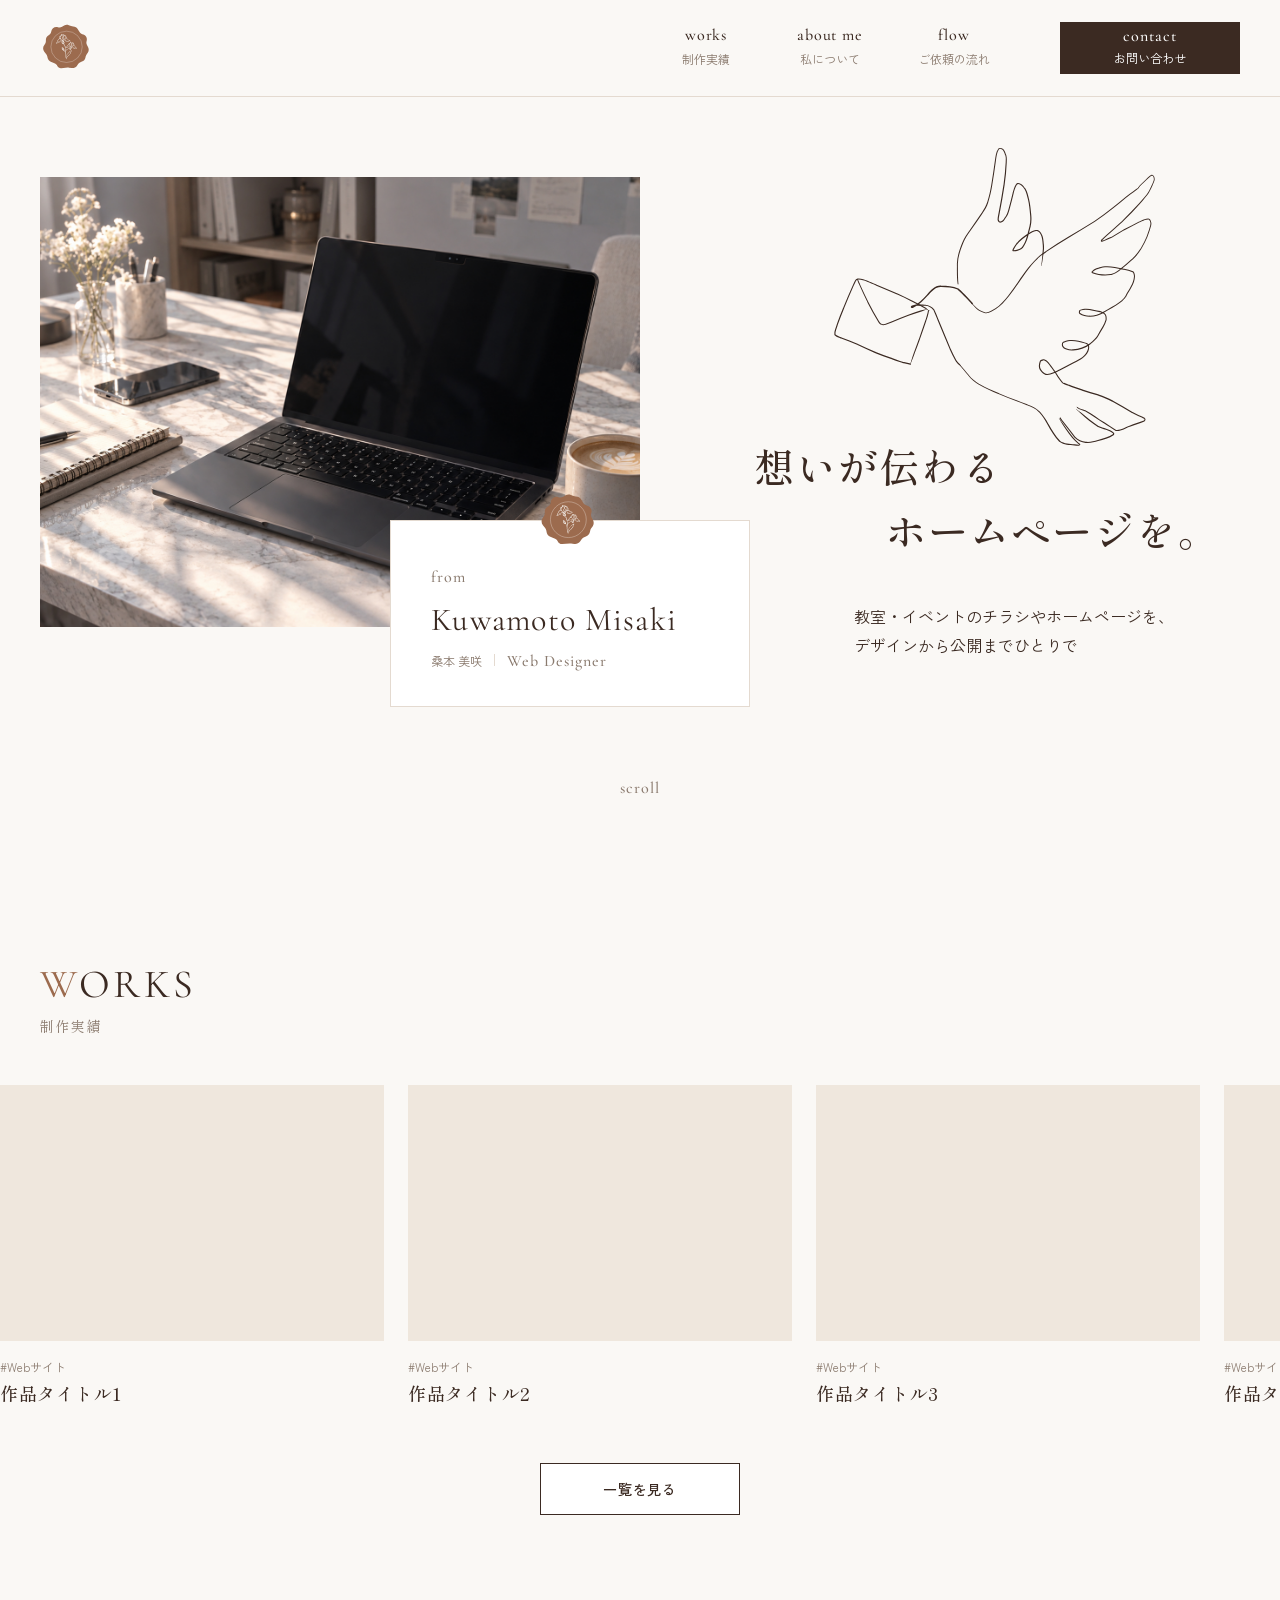
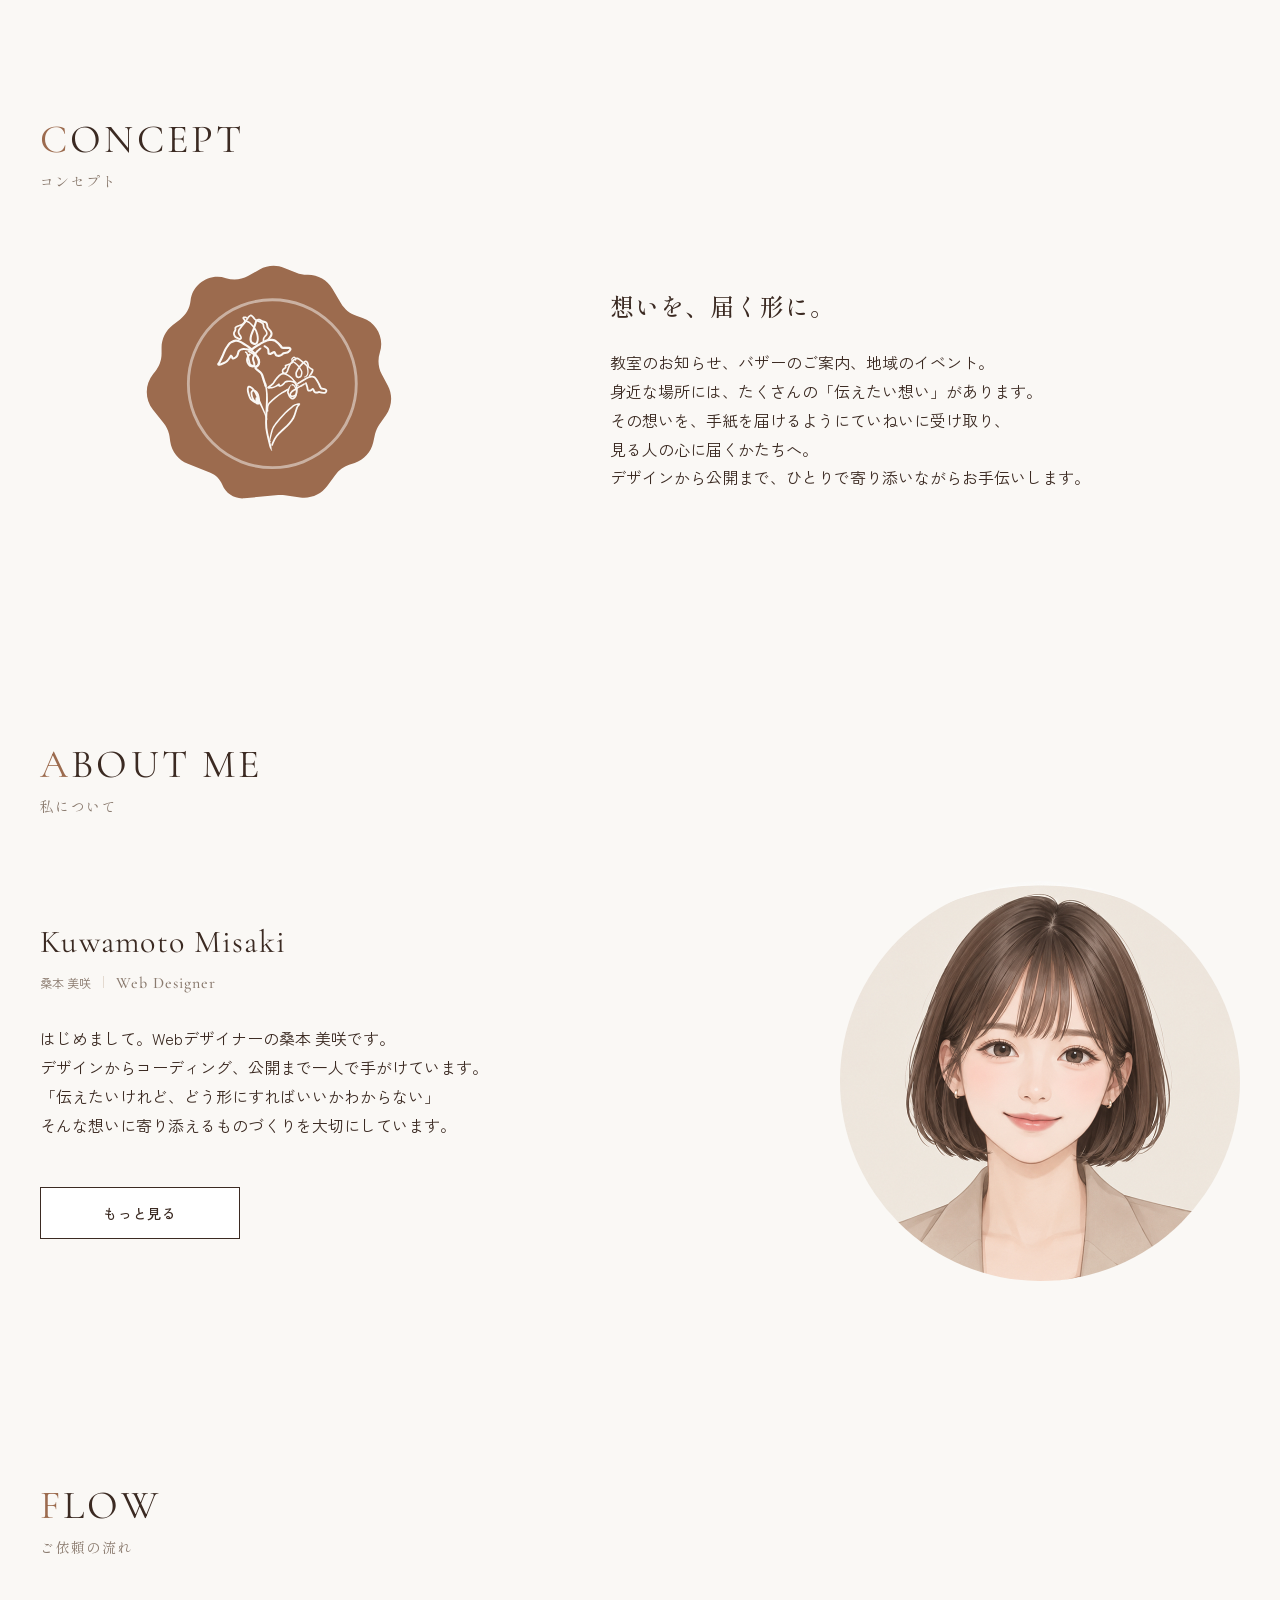
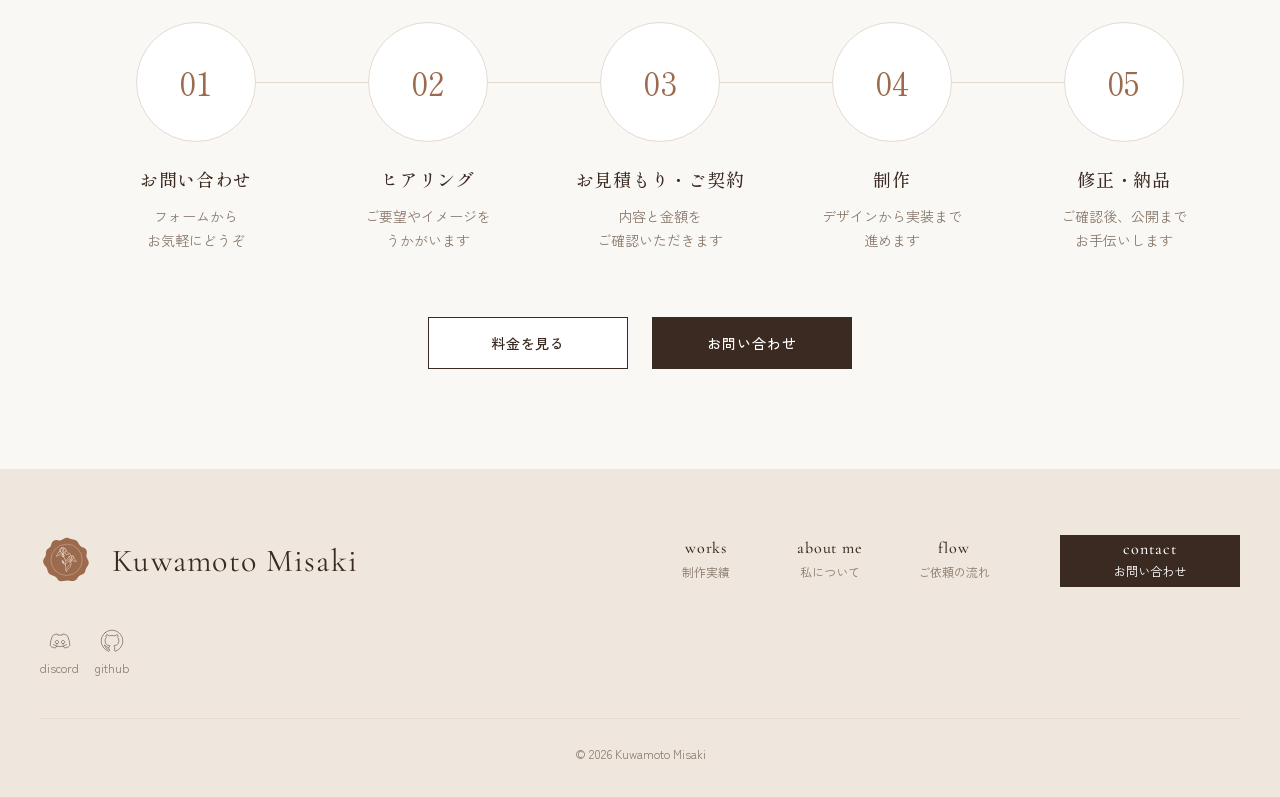
==== commit 60c56ce7: "FLOWセクションを作成、トップページの中身が完成" ====
--- a/public/index.html
+++ b/public/index.html
@@ -286,6 +286,60 @@
             </div>
 
         </section>
+
+              <!-- ========== FLOW ========== -->
+      <section class="flow section" id="flow">
+
+        <div class="inner">
+
+          <h2 class="section-title">
+            <span class="section-title__en">FLOW</span>
+            <span class="section-title__ja">ご依頼の流れ</span>
+          </h2>
+
+          <ol class="flow__list">
+          <!-- ↑ ol は「順番のあるリスト」。ul（順番なし）とちがって、1→2→3…と順番に意味があるときに使う -->
+
+            <li class="flow__item">
+              <span class="flow__num">01</span>
+              <h3 class="flow__title">お問い合わせ</h3>
+              <p class="flow__text">フォームから<br>お気軽にどうぞ</p>
+            </li>
+
+            <li class="flow__item">
+              <span class="flow__num">02</span>
+              <h3 class="flow__title">ヒアリング</h3>
+              <p class="flow__text">ご要望やイメージを<br>うかがいます</p>
+            </li>
+
+            <li class="flow__item">
+              <span class="flow__num">03</span>
+              <h3 class="flow__title">お見積もり・ご契約</h3>
+              <p class="flow__text">内容と金額を<br>ご確認いただきます</p>
+            </li>
+
+            <li class="flow__item">
+              <span class="flow__num">04</span>
+              <h3 class="flow__title">制作</h3>
+              <p class="flow__text">デザインから実装まで<br>進めます</p>
+            </li>
+
+            <li class="flow__item">
+              <span class="flow__num">05</span>
+              <h3 class="flow__title">修正・納品</h3>
+              <p class="flow__text">ご確認後、公開まで<br>お手伝いします</p>
+            </li>
+
+          </ol>
+
+          <div class="flow__btns">
+            <a class="btn btn--sub" href="contact.html#price">料金を見る</a>
+            <a class="btn btn--main" href="contact.html">お問い合わせ</a>
+          </div>
+
+        </div>
+
+      </section>
 
     </main>
 
--- a/public/css/style.css
+++ b/public/css/style.css
@@ -728,4 +728,84 @@
     /* ↑ 写真がゆがまないように、丸の中に切り取って表示する */
     background-color: var(--color-bg-sub);
     /* ↑ 写真を読み込む前は、うすいベージュの丸を出しておく */
+}
+
+
+
+/* ==================================================
+   11. トップページ：FLOW
+   ================================================== */
+
+.flow__list {
+  position: relative;
+  /* ↑ 丸をつなぐ横線（下の ::before）の位置の基準にする */
+  display: grid;
+  grid-template-columns: repeat(5, 1fr);
+  /* ↑ repeat(5, 1fr) は「同じ幅の列を5つ作る」という意味 */
+  margin-top: 64px;
+}
+
+.flow__list::before {
+  content: "";
+  position: absolute;
+  top: 60px;
+  /* ↑ 丸の高さ120pxの半分 → 丸の真ん中の高さに線を引く */
+  left: 10%;
+  right: 10%;
+  /* ↑ 1列は全体の20%。その真ん中は10%の位置
+       → 1つ目の丸の真ん中から、5つ目の丸の真ん中まで線を引く */
+  height: 1px;
+  background-color: var(--color-line);
+}
+
+.flow__item {
+  display: flex;
+  flex-direction: column;
+  align-items: center;
+  /* ↑ 丸・見出し・説明文を、縦に並べて真ん中にそろえる */
+  text-align: center;
+}
+
+.flow__num {
+  position: relative;
+  /* ↑ 横線より上に表示するため（position をつけたものは、つけていないものより前に出る） */
+  display: flex;
+  align-items: center;
+  justify-content: center;
+  /* ↑ 数字を丸の真ん中に置く */
+  width: 120px;
+  height: 120px;
+  border: 1px solid var(--color-line);
+  border-radius: 50%;
+  background-color: var(--color-white);
+  /* ↑ 白で塗りつぶして、後ろの横線を隠す（丸の中に線が見えないように） */
+  font-family: var(--font-mincho);
+  font-size: 32px;
+  line-height: 1;
+  color: var(--color-accent);
+}
+
+.flow__title {
+  margin-top: 24px;
+  font-family: var(--font-mincho);
+  font-weight: 500;
+  font-size: 18px;
+  line-height: 1.5;
+  letter-spacing: 0.04em;
+  /* ↑ 「日/小見出し」 */
+}
+
+.flow__text {
+  margin-top: 12px;
+  font-size: 14px;
+  line-height: 1.7;
+  color: var(--color-text-sub);
+  /* ↑ 「本文/小さい」：14px・行間170%・text/サブ */
+}
+
+.flow__btns {
+  display: flex;
+  justify-content: center;
+  gap: 24px;
+  margin-top: 64px;
 }
